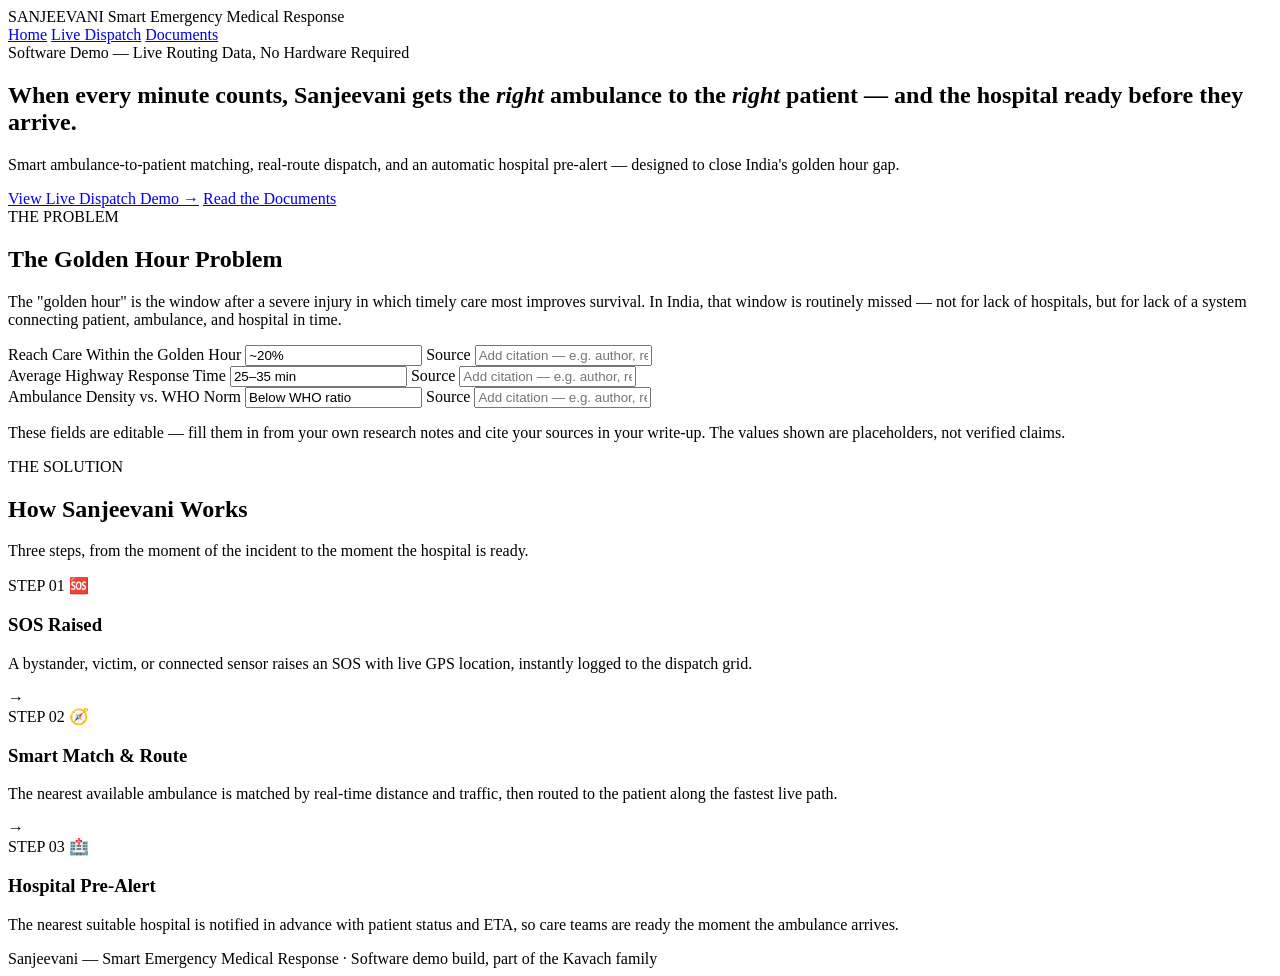
==== index.html @ 0f785356 "Add main HTML structure for Sanjeevani project This HTML file serves as the main structure for the S" ====
<!DOCTYPE html>
<html lang="en">
<head>
<meta charset="UTF-8">
<meta name="viewport" content="width=device-width, initial-scale=1.0">
<title>Sanjeevani — Smart Emergency Medical Response</title>
<meta name="description" content="Sanjeevani is a smart emergency medical response system — smart ambulance-to-patient matching, routing, and hospital pre-alert, closing the golden hour gap.">
<link rel="stylesheet" href="assets/fonts/fonts.css">
<link rel="stylesheet" href="css/style.css">
</head>
<body>

  <header class="site-header">
    <div class="brand">
      <span class="brand-mark" aria-hidden="true"></span>
      <div class="brand-text">
        <span class="brand-name">SANJEEVANI</span>
        <span class="brand-sub">Smart Emergency Medical Response</span>
      </div>
    </div>
    <nav class="site-nav" aria-label="Primary">
      <a class="site-nav-link is-active" href="index.html">Home</a>
      <a class="site-nav-link" href="dispatch-demo.html">Live Dispatch</a>
      <a class="site-nav-link" href="documents.html">Documents</a>
    </nav>
  </header>

  <div class="hazard-rule" role="presentation"></div>

  <main class="page">

    <section class="hero">
      <div class="demo-mode-badge" role="note">
        <span class="demo-mode-dot" aria-hidden="true"></span>
        Software Demo — Live Routing Data, No Hardware Required
      </div>
      <h1 class="hero-pitch">When every minute counts, Sanjeevani gets the <em>right</em> ambulance to the <em>right</em> patient — and the hospital ready before they arrive.</h1>
      <p class="hero-sub">Smart ambulance-to-patient matching, real-route dispatch, and an automatic hospital pre-alert — designed to close India's golden hour gap.</p>
      <div class="hero-actions">
        <a class="btn-primary" href="dispatch-demo.html">View Live Dispatch Demo →</a>
        <a class="btn-ghost" href="documents.html">Read the Documents</a>
      </div>
    </section>

    <section class="golden-hour" aria-labelledby="golden-hour-title">
      <div class="section-head">
        <span class="panel-eyebrow">THE PROBLEM</span>
        <h2 class="section-title" id="golden-hour-title">The Golden Hour Problem</h2>
        <p class="section-lede">The "golden hour" is the window after a severe injury in which timely care most improves survival. In India, that window is routinely missed — not for lack of hospitals, but for lack of a system connecting patient, ambulance, and hospital in time.</p>
      </div>

      <div class="stat-panel" role="group" aria-label="Editable golden hour statistics">

        <div class="stat-card" data-tone="teal">
          <span class="stat-card-label">Reach Care Within the Golden Hour</span>
          <input class="stat-input" type="text" id="stat-golden-hour" value="~20%" aria-label="Percentage of accident victims reaching care within the golden hour">
          <span class="stat-source-label">Source</span>
          <input class="stat-source-input" type="text" id="source-golden-hour" placeholder="Add citation — e.g. author, report, year">
        </div>

        <div class="stat-card" data-tone="amber">
          <span class="stat-card-label">Average Highway Response Time</span>
          <input class="stat-input" type="text" id="stat-response-time" value="25–35 min" aria-label="Average highway ambulance response time">
          <span class="stat-source-label">Source</span>
          <input class="stat-source-input" type="text" id="source-response-time" placeholder="Add citation — e.g. author, report, year">
        </div>

        <div class="stat-card" data-tone="red">
          <span class="stat-card-label">Ambulance Density vs. WHO Norm</span>
          <input class="stat-input" type="text" id="stat-density" value="Below WHO ratio" aria-label="Ambulance density relative to WHO recommendation">
          <span class="stat-source-label">Source</span>
          <input class="stat-source-input" type="text" id="source-density" placeholder="Add citation — e.g. author, report, year">
        </div>

      </div>

      <p class="stat-panel-note">These fields are editable — fill them in from your own research notes and cite your sources in your write-up. The values shown are placeholders, not verified claims.</p>
    </section>

    <section class="how-it-works" aria-labelledby="how-it-works-title">
      <div class="section-head">
        <span class="panel-eyebrow">THE SOLUTION</span>
        <h2 class="section-title" id="how-it-works-title">How Sanjeevani Works</h2>
        <p class="section-lede">Three steps, from the moment of the incident to the moment the hospital is ready.</p>
      </div>

      <div class="step-flow">

        <article class="step-card" data-step="1">
          <span class="step-index">STEP 01</span>
          <span class="step-icon" aria-hidden="true">🆘</span>
          <h3 class="step-title">SOS Raised</h3>
          <p class="step-desc">A bystander, victim, or connected sensor raises an SOS with live GPS location, instantly logged to the dispatch grid.</p>
        </article>

        <span class="step-connector" aria-hidden="true">→</span>

        <article class="step-card" data-step="2">
          <span class="step-index">STEP 02</span>
          <span class="step-icon" aria-hidden="true">🧭</span>
          <h3 class="step-title">Smart Match & Route</h3>
          <p class="step-desc">The nearest available ambulance is matched by real-time distance and traffic, then routed to the patient along the fastest live path.</p>
        </article>

        <span class="step-connector" aria-hidden="true">→</span>

        <article class="step-card" data-step="3">
          <span class="step-index">STEP 03</span>
          <span class="step-icon" aria-hidden="true">🏥</span>
          <h3 class="step-title">Hospital Pre-Alert</h3>
          <p class="step-desc">The nearest suitable hospital is notified in advance with patient status and ETA, so care teams are ready the moment the ambulance arrives.</p>
        </article>

      </div>
    </section>

  </main>

  <footer class="site-footer">
    <span>Sanjeevani — Smart Emergency Medical Response · Software demo build, part of the Kavach family</span>
  </footer>

</body>
</html>
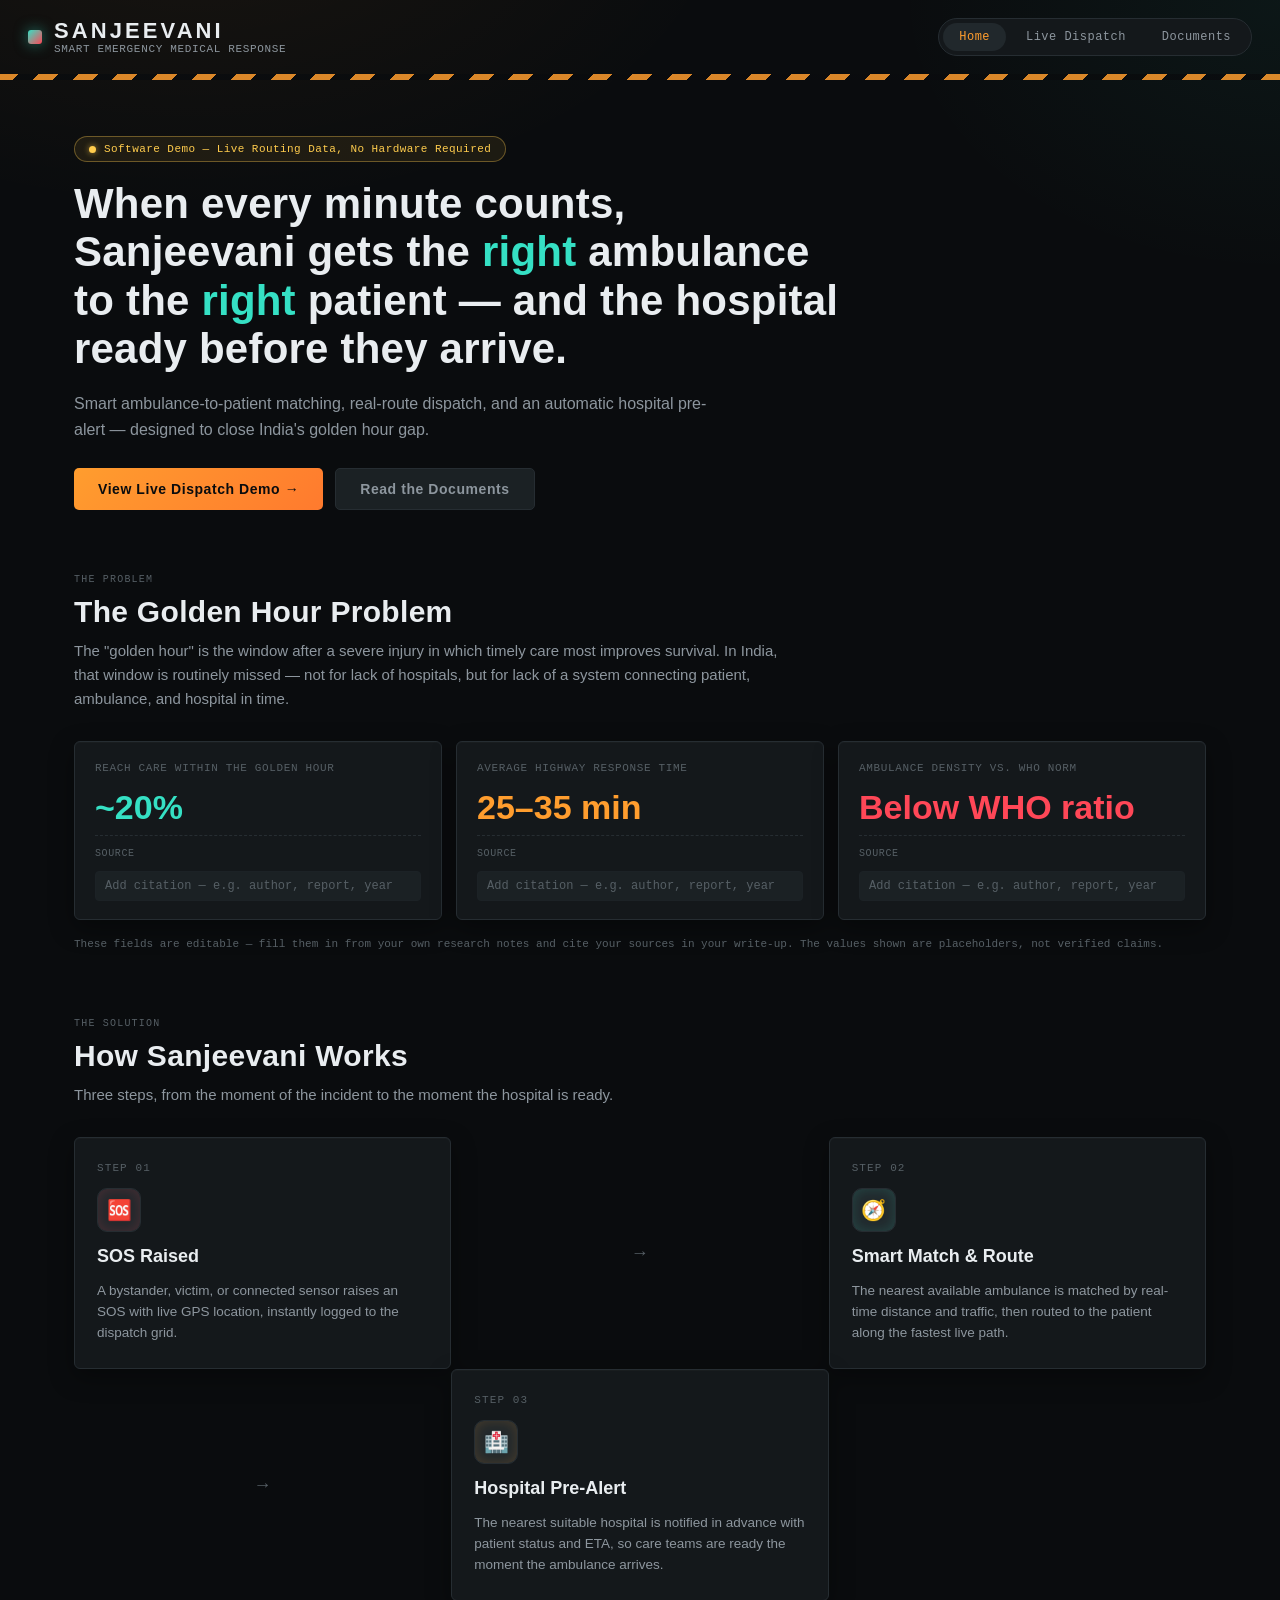
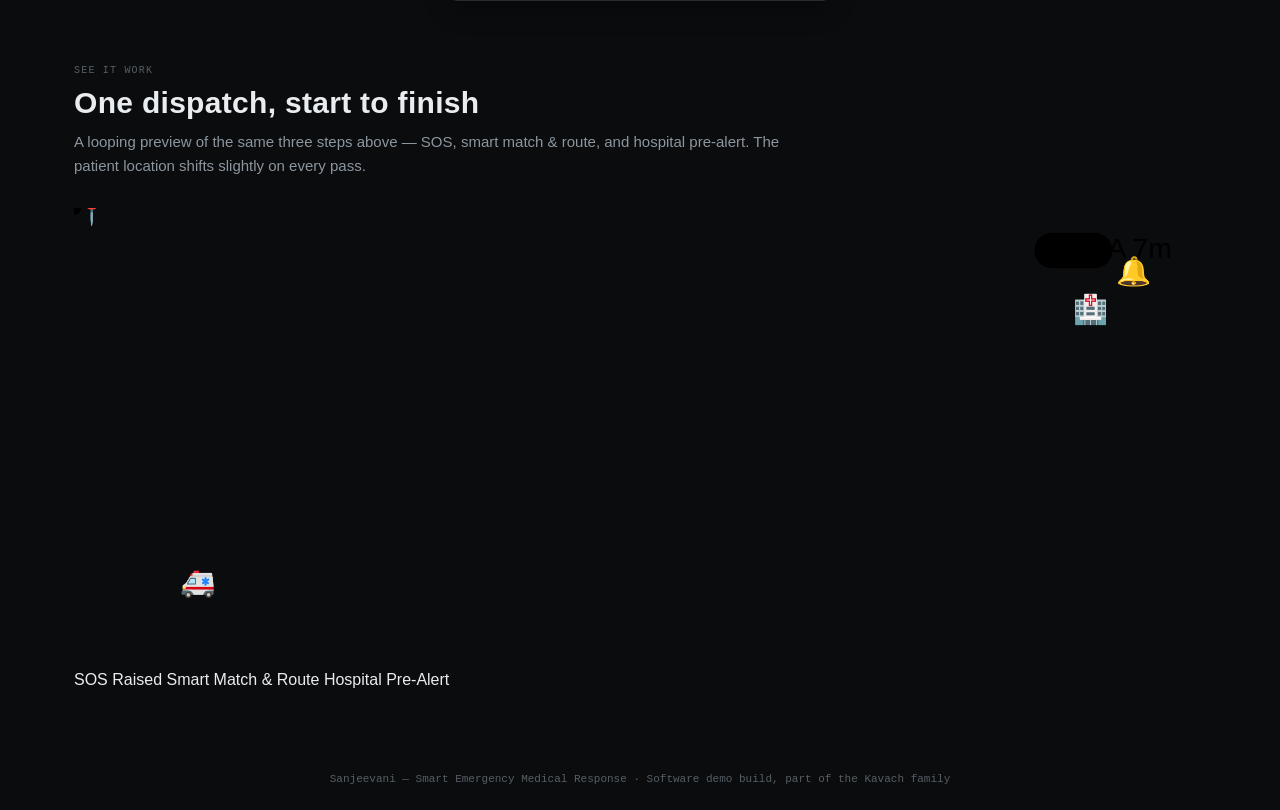
==== commit 6e229621: "Add dispatch preview section with animation Added a new section for dispatch preview with animated S" ====
--- a/index.html
+++ b/index.html
@@ -114,11 +114,54 @@
       </div>
     </section>
 
+    <section class="dispatch-preview" aria-labelledby="live-demo-heading">
+      <div class="section-head">
+        <span class="panel-eyebrow">SEE IT WORK</span>
+        <h2 class="section-title" id="live-demo-heading">One dispatch, start to finish</h2>
+        <p class="section-lede">A looping preview of the same three steps above — SOS, smart match &amp; route, and hospital pre-alert. The patient location shifts slightly on every pass.</p>
+      </div>
+      <div class="dispatch-preview-panel">
+        <svg class="dispatch-preview-svg" viewBox="0 0 640 260" xmlns="http://www.w3.org/2000/svg" role="img" aria-label="Animated diagram of an ambulance driving from base to a patient, then on to a hospital">
+          <!-- Leg 1: ambulance base -> patient -->
+          <path class="preview-route-path" id="preview-route-1"></path>
+          <path class="preview-progress-path" id="preview-progress-1"></path>
+          <!-- Leg 2: patient -> hospital -->
+          <path class="preview-route-path" id="preview-route-2"></path>
+          <path class="preview-progress-path" id="preview-progress-2"></path>
+          <!-- hospital, fixed position -->
+          <g class="preview-hospital" id="preview-hospital" transform="translate(565,55)">
+            <text class="preview-hospital-icon" x="0" y="8">🏥</text>
+            <g class="preview-eta-badge" id="preview-eta-badge" transform="translate(0,-30)">
+              <rect class="preview-eta-badge-bg" x="-22" y="-11" width="44" height="20" rx="10"></rect>
+              <text class="preview-eta-badge-text" id="preview-eta-badge-text" x="0" y="3">ETA 7m</text>
+            </g>
+            <text class="preview-notify-icon" x="24" y="-14">🔔</text>
+          </g>
+          <!-- patient pin, repositioned each loop by dispatch-preview.js -->
+          <g class="preview-patient-pin" id="preview-patient-pin">
+            <circle class="preview-pin-pulse-ring" r="4"></circle>
+            <text class="preview-pin-icon" x="0" y="7">📍</text>
+          </g>
+          <!-- ambulance, fixed base position, moved along the legs by JS -->
+          <g class="preview-ambulance" id="preview-ambulance" transform="translate(60,210)">
+            <text class="preview-ambulance-icon" x="0" y="7">🚑</text>
+          </g>
+        </svg>
+        <div class="dispatch-preview-steps" id="dispatch-preview-steps">
+          <span class="preview-step" data-step="1"><span class="preview-step-dot"></span>SOS Raised</span>
+          <span class="preview-step" data-step="2"><span class="preview-step-dot"></span>Smart Match &amp; Route</span>
+          <span class="preview-step" data-step="3"><span class="preview-step-dot"></span>Hospital Pre-Alert</span>
+        </div>
+      </div>
+    </section>
+
   </main>
 
   <footer class="site-footer">
     <span>Sanjeevani — Smart Emergency Medical Response · Software demo build, part of the Kavach family</span>
   </footer>
 
+  <script src="js/dispatch-preview.js" defer></script>
+
 </body>
 </html>
--- a/css/style.css
+++ b/css/style.css
@@ -0,0 +1,1220 @@
+/* ==========================================================================
+   Sanjeevani — Smart Emergency Medical Response
+   Built on the Kavach Design System tokens (literal — not approximated)
+   ========================================================================== */
+:root {
+  --bg: #0a0c0e;
+  --surface: #14181b;
+  --surface-2: #1b2124;
+  --surface-3: #21282c;
+  --border: #262d32;
+  --border-soft: #1c2226;
+
+  --text: #e9edf0;
+  --text-dim: #8d969e;
+  --text-faint: #565f65;
+
+  --amber: #ff9d2e;
+  --amber-dim: #7a4f1c;
+  --red: #ff4757;
+  --red-dim: #6e232b;
+  --teal: #35e0c4;
+  --teal-dim: #1c5a4e;
+  --yellow: #ffcc4d;
+
+  --font-display: 'Rajdhani', sans-serif;
+  --font-body: 'IBM Plex Sans', sans-serif;
+  --font-mono: 'IBM Plex Mono', monospace;
+
+  --radius: 6px;
+  --shadow-panel: 0 1px 0 rgba(255,255,255,0.02) inset, 0 8px 24px rgba(0,0,0,0.35);
+}
+
+* { box-sizing: border-box; }
+
+html, body {
+  margin: 0;
+  padding: 0;
+  background: var(--bg);
+  color: var(--text);
+  font-family: var(--font-body);
+  -webkit-font-smoothing: antialiased;
+}
+
+body {
+  background-image:
+    radial-gradient(ellipse 900px 500px at 15% -10%, rgba(255,157,46,0.06), transparent 60%),
+    radial-gradient(ellipse 700px 500px at 100% 0%, rgba(53,224,196,0.05), transparent 55%);
+  background-attachment: fixed;
+}
+
+h1, h2, h3 { margin: 0; font-family: var(--font-display); }
+
+p { line-height: 1.6; }
+
+/* ==========================================================================
+   Header — same structure as the rest of the Kavach family
+   ========================================================================== */
+.site-header {
+  display: flex;
+  align-items: center;
+  justify-content: space-between;
+  gap: 24px;
+  padding: 18px 28px;
+  flex-wrap: wrap;
+}
+
+.brand { display: flex; align-items: center; gap: 12px; }
+
+.brand-mark {
+  width: 14px;
+  height: 14px;
+  border-radius: 3px;
+  background: linear-gradient(135deg, var(--teal), var(--red));
+  box-shadow: 0 0 14px rgba(53,224,196,0.5);
+  flex-shrink: 0;
+}
+
+.brand-text { display: flex; flex-direction: column; line-height: 1.1; }
+
+.brand-name {
+  font-family: var(--font-display);
+  font-weight: 700;
+  font-size: 22px;
+  letter-spacing: 0.14em;
+}
+
+.brand-sub {
+  font-family: var(--font-mono);
+  font-size: 11px;
+  color: var(--text-dim);
+  letter-spacing: 0.06em;
+  text-transform: uppercase;
+}
+
+.site-nav {
+  display: flex;
+  gap: 4px;
+  background: var(--surface);
+  border: 1px solid var(--border);
+  border-radius: 20px;
+  padding: 4px;
+}
+
+.site-nav-link {
+  font-family: var(--font-mono);
+  font-size: 12px;
+  letter-spacing: 0.04em;
+  text-decoration: none;
+  color: var(--text-dim);
+  padding: 7px 16px;
+  border-radius: 16px;
+  transition: color 0.2s ease, background 0.2s ease;
+}
+.site-nav-link:hover { color: var(--text); }
+.site-nav-link.is-active {
+  background: var(--surface-3);
+  color: var(--amber);
+}
+
+/* ==========================================================================
+   Hazard rule — signature divider, directly under header, exactly as Extingo
+   ========================================================================== */
+.hazard-rule {
+  height: 6px;
+  width: 100%;
+  background: repeating-linear-gradient(
+    -45deg,
+    var(--amber) 0px,
+    var(--amber) 14px,
+    #0a0c0e 14px,
+    #0a0c0e 28px
+  );
+  opacity: 0.85;
+}
+
+/* ==========================================================================
+   Page shell
+   ========================================================================== */
+.page {
+  max-width: 1180px;
+  margin: 0 auto;
+  padding: 0 24px 64px;
+  display: flex;
+  flex-direction: column;
+  gap: 64px;
+}
+
+.panel-eyebrow {
+  font-family: var(--font-mono);
+  font-size: 10px;
+  letter-spacing: 0.12em;
+  color: var(--text-faint);
+  text-transform: uppercase;
+}
+
+.section-head {
+  display: flex;
+  flex-direction: column;
+  gap: 10px;
+  max-width: 720px;
+  margin-bottom: 30px;
+}
+
+.section-title {
+  font-size: 30px;
+  font-weight: 700;
+  letter-spacing: 0.01em;
+}
+
+.section-lede {
+  font-size: 15px;
+  color: var(--text-dim);
+  margin: 0;
+}
+
+/* ==========================================================================
+   Demo mode badge (shared Kavach component)
+   ========================================================================== */
+.demo-mode-badge {
+  align-self: flex-start;
+  display: inline-flex;
+  align-items: center;
+  gap: 8px;
+  font-family: var(--font-mono);
+  font-size: 11px;
+  letter-spacing: 0.04em;
+  color: var(--yellow);
+  background: rgba(255, 204, 77, 0.08);
+  border: 1px solid rgba(255, 204, 77, 0.35);
+  border-radius: 20px;
+  padding: 6px 14px;
+}
+
+.demo-mode-dot {
+  width: 7px;
+  height: 7px;
+  border-radius: 50%;
+  background: var(--yellow);
+  box-shadow: 0 0 6px rgba(255, 204, 77, 0.7);
+  flex-shrink: 0;
+}
+
+.demo-mode-badge--critical {
+  color: var(--red);
+  background: rgba(255, 71, 87, 0.08);
+  border-color: rgba(255, 71, 87, 0.35);
+}
+.demo-mode-badge--critical .demo-mode-dot {
+  background: var(--red);
+  box-shadow: 0 0 6px rgba(255, 71, 87, 0.7);
+}
+
+.badge-row {
+  display: flex;
+  flex-wrap: wrap;
+  gap: 10px;
+}
+
+/* ==========================================================================
+   Hero
+   ========================================================================== */
+.hero {
+  padding-top: 56px;
+  display: flex;
+  flex-direction: column;
+  align-items: flex-start;
+  gap: 18px;
+}
+
+.hero-pitch {
+  font-size: 42px;
+  font-weight: 700;
+  line-height: 1.15;
+  letter-spacing: 0.005em;
+  max-width: 780px;
+}
+
+.hero-pitch em {
+  font-style: normal;
+  color: var(--teal);
+}
+
+.hero-sub {
+  font-size: 16px;
+  color: var(--text-dim);
+  max-width: 640px;
+  margin: 0;
+}
+
+.hero-actions {
+  display: flex;
+  gap: 12px;
+  flex-wrap: wrap;
+  margin-top: 8px;
+}
+
+/* ==========================================================================
+   Buttons (shared Kavach button component)
+   ========================================================================== */
+.btn-primary,
+.btn-ghost {
+  all: unset;
+  cursor: pointer;
+  display: inline-flex;
+  align-items: center;
+  gap: 8px;
+  font-family: var(--font-display);
+  font-weight: 600;
+  font-size: 14px;
+  letter-spacing: 0.04em;
+  padding: 12px 24px;
+  border-radius: 5px;
+  text-align: center;
+  box-sizing: border-box;
+}
+
+.btn-primary {
+  background: linear-gradient(135deg, var(--amber), #ff7a2e);
+  color: #0a0c0e;
+}
+.btn-primary:hover { filter: brightness(1.08); }
+.btn-primary:focus-visible { outline: 2px solid var(--text); outline-offset: 2px; }
+
+.btn-ghost {
+  background: var(--surface-2);
+  border: 1px solid var(--border);
+  color: var(--text-dim);
+}
+.btn-ghost:hover { border-color: var(--text-dim); color: var(--text); }
+.btn-ghost:focus-visible { outline: 2px solid var(--teal); outline-offset: 2px; }
+
+/* ==========================================================================
+   Golden Hour Problem — stat panel
+   ========================================================================== */
+.golden-hour {
+  display: flex;
+  flex-direction: column;
+}
+
+.stat-panel {
+  display: grid;
+  grid-template-columns: repeat(auto-fit, minmax(220px, 1fr));
+  gap: 14px;
+}
+
+.stat-card {
+  background: var(--surface);
+  border: 1px solid var(--border);
+  border-radius: var(--radius);
+  padding: 20px 20px 18px;
+  box-shadow: var(--shadow-panel);
+  display: flex;
+  flex-direction: column;
+  gap: 12px;
+}
+
+.stat-card-label {
+  font-family: var(--font-mono);
+  font-size: 11px;
+  color: var(--text-faint);
+  text-transform: uppercase;
+  letter-spacing: 0.06em;
+}
+
+.stat-input {
+  all: unset;
+  box-sizing: border-box;
+  width: 100%;
+  font-family: var(--font-display);
+  font-weight: 700;
+  font-size: 34px;
+  color: var(--teal);
+  background: transparent;
+  border-bottom: 1px dashed var(--border);
+  padding: 2px 0 8px;
+}
+.stat-input:focus {
+  border-bottom-color: var(--teal);
+}
+.stat-input::placeholder { color: var(--text-faint); }
+
+.stat-card[data-tone="amber"] .stat-input { color: var(--amber); }
+.stat-card[data-tone="red"] .stat-input { color: var(--red); }
+
+.stat-source-label {
+  font-family: var(--font-mono);
+  font-size: 10px;
+  color: var(--text-faint);
+  text-transform: uppercase;
+  letter-spacing: 0.06em;
+}
+
+.stat-source-input {
+  all: unset;
+  box-sizing: border-box;
+  width: 100%;
+  font-family: var(--font-mono);
+  font-size: 12px;
+  color: var(--text-dim);
+  background: var(--surface-2);
+  border: 1px solid var(--border-soft);
+  border-radius: 4px;
+  padding: 7px 9px;
+}
+.stat-source-input:focus {
+  outline: 2px solid var(--teal);
+  outline-offset: 1px;
+  border-color: var(--teal);
+}
+.stat-source-input::placeholder { color: var(--text-faint); }
+
+.stat-panel-note {
+  margin: 16px 0 0;
+  font-family: var(--font-mono);
+  font-size: 11px;
+  color: var(--text-faint);
+  line-height: 1.6;
+}
+
+/* ==========================================================================
+   How Sanjeevani Works — 3-step flow
+   ========================================================================== */
+.step-flow {
+  display: grid;
+  grid-template-columns: repeat(3, 1fr);
+  gap: 0;
+  align-items: stretch;
+}
+
+.step-card {
+  background: var(--surface);
+  border: 1px solid var(--border);
+  border-radius: var(--radius);
+  box-shadow: var(--shadow-panel);
+  padding: 24px 22px;
+  display: flex;
+  flex-direction: column;
+  gap: 14px;
+  position: relative;
+}
+
+.step-index {
+  font-family: var(--font-mono);
+  font-size: 11px;
+  color: var(--text-faint);
+  letter-spacing: 0.1em;
+}
+
+.step-icon {
+  width: 44px;
+  height: 44px;
+  border-radius: 10px;
+  background: var(--surface-3);
+  border: 1px solid var(--border);
+  display: flex;
+  align-items: center;
+  justify-content: center;
+  font-size: 20px;
+}
+
+.step-card[data-step="1"] .step-icon { color: var(--red); box-shadow: 0 0 14px rgba(255,71,87,0.18) inset; }
+.step-card[data-step="2"] .step-icon { color: var(--teal); box-shadow: 0 0 14px rgba(53,224,196,0.18) inset; }
+.step-card[data-step="3"] .step-icon { color: var(--amber); box-shadow: 0 0 14px rgba(255,157,46,0.18) inset; }
+
+.step-title {
+  font-size: 18px;
+  font-weight: 600;
+}
+
+.step-desc {
+  font-size: 13.5px;
+  color: var(--text-dim);
+  margin: 0;
+  line-height: 1.55;
+}
+
+.step-connector {
+  display: flex;
+  align-items: center;
+  justify-content: center;
+  color: var(--text-faint);
+  font-family: var(--font-mono);
+  font-size: 18px;
+  padding: 0 4px;
+}
+
+/* ==========================================================================
+   Dashboard-style page shell (dispatch demo, etc.) — same rhythm as Extingo
+   ========================================================================== */
+.dashboard {
+  max-width: 1180px;
+  margin: 0 auto;
+  padding: 28px 24px 64px;
+  display: flex;
+  flex-direction: column;
+  gap: 22px;
+}
+
+.header-meta { display: flex; gap: 28px; flex-wrap: wrap; }
+
+.meta-item { display: flex; flex-direction: column; gap: 2px; }
+
+.meta-label {
+  font-family: var(--font-mono);
+  font-size: 10px;
+  text-transform: uppercase;
+  letter-spacing: 0.08em;
+  color: var(--text-faint);
+}
+
+.meta-value {
+  font-family: var(--font-mono);
+  font-size: 14px;
+  color: var(--text);
+  font-weight: 500;
+}
+
+.panel-title {
+  font-size: 19px;
+  font-weight: 600;
+  letter-spacing: 0.02em;
+}
+
+.panel-note {
+  font-family: var(--font-mono);
+  font-size: 11px;
+  color: var(--text-faint);
+}
+
+.panel-head {
+  display: flex;
+  align-items: baseline;
+  gap: 10px;
+  margin-bottom: 14px;
+  flex-wrap: wrap;
+}
+.panel-head .panel-title { margin-right: auto; }
+
+/* ==========================================================================
+   Status banner
+   ========================================================================== */
+.status-banner {
+  display: flex;
+  align-items: center;
+  gap: 16px;
+  padding: 16px 20px;
+  border-radius: var(--radius);
+  border: 1px solid var(--border);
+  background: var(--surface);
+  box-shadow: var(--shadow-panel);
+  transition: background 0.4s ease, border-color 0.4s ease;
+}
+
+.status-led {
+  width: 12px;
+  height: 12px;
+  border-radius: 50%;
+  background: var(--teal);
+  box-shadow: 0 0 10px var(--teal);
+  flex-shrink: 0;
+}
+
+.status-copy { display: flex; flex-direction: column; gap: 2px; }
+
+.status-label {
+  font-family: var(--font-mono);
+  font-size: 10px;
+  color: var(--text-faint);
+  text-transform: uppercase;
+  letter-spacing: 0.08em;
+}
+
+.status-value {
+  font-family: var(--font-display);
+  font-weight: 700;
+  font-size: 22px;
+  letter-spacing: 0.06em;
+}
+
+.status-detail {
+  font-family: var(--font-mono);
+  font-size: 12px;
+  color: var(--text-dim);
+  margin-left: auto;
+  text-align: right;
+}
+
+.status-normal .status-led { background: var(--teal); box-shadow: 0 0 10px var(--teal); }
+.status-normal .status-value { color: var(--teal); }
+
+.status-warning { border-color: var(--amber-dim); }
+.status-warning .status-led { background: var(--amber); box-shadow: 0 0 10px var(--amber); }
+.status-warning .status-value { color: var(--amber); }
+
+.status-emergency {
+  border-color: var(--red);
+  background: linear-gradient(180deg, rgba(255,71,87,0.10), rgba(255,71,87,0.02));
+  animation: emergency-pulse 1.4s ease-in-out infinite;
+}
+.status-emergency .status-led { background: var(--red); box-shadow: 0 0 14px var(--red); }
+.status-emergency .status-value { color: var(--red); }
+
+@keyframes emergency-pulse {
+  0%, 100% { box-shadow: 0 0 0 rgba(255,71,87,0); }
+  50% { box-shadow: 0 0 26px rgba(255,71,87,0.28); }
+}
+
+/* ==========================================================================
+   Sensor-tile component (shared Kavach readout component)
+   ========================================================================== */
+.sensor-grid {
+  display: grid;
+  grid-template-columns: repeat(auto-fit, minmax(170px, 1fr));
+  gap: 14px;
+}
+
+.sensor-tile {
+  background: var(--surface);
+  border: 1px solid var(--border);
+  border-radius: var(--radius);
+  padding: 14px 16px;
+  display: flex;
+  flex-direction: column;
+  gap: 10px;
+  box-shadow: var(--shadow-panel);
+  transition: border-color 0.3s ease;
+}
+
+.sensor-tile[data-state="warning"] { border-color: var(--amber-dim); }
+.sensor-tile[data-state="emergency"] { border-color: var(--red); }
+.sensor-tile[data-state="active"] { border-color: var(--teal-dim); }
+
+.tile-head { display: flex; align-items: center; gap: 8px; }
+
+.tile-icon {
+  width: 14px;
+  height: 14px;
+  border-radius: 3px;
+  background: var(--surface-3);
+  flex-shrink: 0;
+}
+.tile-icon-ambulance { background: var(--red); box-shadow: 0 0 8px rgba(255,71,87,0.4); }
+.tile-icon-hospital { background: var(--amber); box-shadow: 0 0 8px rgba(255,157,46,0.4); }
+
+.tile-title {
+  font-size: 14px;
+  font-weight: 600;
+  flex: 1;
+}
+
+.tile-tag {
+  font-family: var(--font-mono);
+  font-size: 9px;
+  color: var(--text-faint);
+  border: 1px solid var(--border);
+  border-radius: 3px;
+  padding: 1px 5px;
+  letter-spacing: 0.06em;
+}
+
+.tile-body {
+  display: flex;
+  align-items: baseline;
+  gap: 5px;
+  font-family: var(--font-mono);
+}
+
+.tile-value {
+  font-size: 26px;
+  font-weight: 600;
+  color: var(--text);
+}
+.tile-value.is-active { color: var(--teal); }
+
+.tile-unit { font-size: 12px; color: var(--text-faint); }
+
+.tile-trend { margin-left: auto; font-size: 14px; color: var(--text-faint); }
+.tile-trend[data-trend="down"] { color: var(--teal); }
+.tile-trend[data-trend="up"] { color: var(--amber); }
+
+.tile-foot { border-top: 1px solid var(--border-soft); padding-top: 8px; }
+
+.tile-state {
+  font-family: var(--font-mono);
+  font-size: 11px;
+  color: var(--text-dim);
+}
+
+/* ==========================================================================
+   Log panel
+   ========================================================================== */
+.log-panel {
+  background: var(--surface);
+  border: 1px solid var(--border);
+  border-radius: var(--radius);
+  padding: 4px 18px 12px;
+  box-shadow: var(--shadow-panel);
+}
+
+.log-toggle {
+  all: unset;
+  display: flex;
+  align-items: center;
+  gap: 10px;
+  width: 100%;
+  cursor: pointer;
+  padding: 12px 0;
+  box-sizing: border-box;
+}
+.log-toggle .panel-title { margin-right: auto; }
+.log-toggle-icon { color: var(--text-faint); transition: transform 0.25s ease; }
+.log-toggle[aria-expanded="false"] .log-toggle-icon { transform: rotate(-90deg); }
+.log-toggle[aria-expanded="false"] + .log-list { display: none; }
+
+.log-list {
+  list-style: none;
+  margin: 4px 0 0;
+  padding: 0;
+  display: flex;
+  flex-direction: column;
+  gap: 6px;
+}
+
+.log-list li {
+  display: flex;
+  gap: 10px;
+  font-family: var(--font-mono);
+  font-size: 12px;
+  padding: 8px 10px;
+  border-radius: 4px;
+  background: var(--surface-2);
+  border-left: 2px solid var(--border);
+  color: var(--text-dim);
+}
+
+.log-list li .log-time { color: var(--text-faint); flex-shrink: 0; }
+.log-list li.log-warning { border-left-color: var(--amber); color: var(--text); }
+.log-list li.log-emergency { border-left-color: var(--red); color: var(--text); }
+.log-list li.log-normal { border-left-color: var(--teal); }
+.log-list li.log-info { border-left-color: var(--border); }
+
+.log-empty { color: var(--text-faint); font-style: normal; padding: 10px; }
+
+/* ==========================================================================
+   Input panel (shared control-panel component)
+   ========================================================================== */
+.input-panel {
+  background: var(--surface);
+  border: 1px solid var(--border);
+  border-radius: var(--radius);
+  padding: 20px 22px 22px;
+  box-shadow: var(--shadow-panel);
+}
+
+.input-grid {
+  display: grid;
+  grid-template-columns: repeat(auto-fit, minmax(160px, 1fr));
+  gap: 16px;
+}
+
+.input-field { display: flex; flex-direction: column; gap: 6px; }
+
+.input-field label {
+  font-family: var(--font-mono);
+  font-size: 11px;
+  color: var(--text-dim);
+  text-transform: uppercase;
+  letter-spacing: 0.05em;
+}
+
+.input-field input[type="text"],
+.input-field select {
+  background: var(--surface-2);
+  border: 1px solid var(--border);
+  border-radius: 4px;
+  color: var(--text);
+  font-family: var(--font-mono);
+  font-size: 14px;
+  padding: 9px 10px;
+  width: 100%;
+}
+.input-field input[type="text"]:focus,
+.input-field select:focus {
+  outline: 2px solid var(--teal);
+  outline-offset: 1px;
+  border-color: var(--teal);
+}
+
+.input-hint {
+  margin: 14px 0 0;
+  font-size: 12px;
+  color: var(--text-faint);
+  line-height: 1.5;
+}
+
+.input-actions {
+  display: flex;
+  gap: 12px;
+  margin-top: 20px;
+  flex-wrap: wrap;
+}
+
+.submit-btn, .reset-btn, .resolve-btn {
+  all: unset;
+  cursor: pointer;
+  font-family: var(--font-display);
+  font-weight: 600;
+  font-size: 14px;
+  letter-spacing: 0.04em;
+  padding: 11px 22px;
+  border-radius: 5px;
+  text-align: center;
+}
+
+.submit-btn {
+  background: linear-gradient(135deg, var(--amber), #ff7a2e);
+  color: #0a0c0e;
+}
+.submit-btn:hover { filter: brightness(1.08); }
+.submit-btn:focus-visible { outline: 2px solid var(--text); outline-offset: 2px; }
+.submit-btn:disabled { opacity: 0.5; cursor: not-allowed; filter: none; }
+
+.reset-btn {
+  background: var(--surface-2);
+  border: 1px solid var(--border);
+  color: var(--text-dim);
+}
+.reset-btn:hover { border-color: var(--text-dim); color: var(--text); }
+.reset-btn:focus-visible { outline: 2px solid var(--text); outline-offset: 2px; }
+
+.resolve-btn {
+  background: linear-gradient(135deg, var(--teal), #1fb39c);
+  color: #0a0c0e;
+}
+.resolve-btn:hover { filter: brightness(1.08); }
+.resolve-btn:focus-visible { outline: 2px solid var(--text); outline-offset: 2px; }
+
+/* ==========================================================================
+   Documents page
+   ========================================================================== */
+.page-intro {
+  display: flex;
+  flex-direction: column;
+  gap: 4px;
+  margin-bottom: 4px;
+}
+.page-intro .panel-title { font-size: 24px; }
+.page-intro-note {
+  font-family: var(--font-mono);
+  font-size: 12px;
+  color: var(--text-faint);
+}
+
+.doc-grid {
+  display: grid;
+  grid-template-columns: repeat(auto-fit, minmax(280px, 1fr));
+  gap: 18px;
+}
+
+.doc-card {
+  background: var(--surface);
+  border: 1px solid var(--border);
+  border-radius: var(--radius);
+  box-shadow: var(--shadow-panel);
+  display: flex;
+  flex-direction: column;
+  overflow: hidden;
+}
+
+.doc-card-head {
+  padding: 16px 18px 12px;
+  display: flex;
+  flex-direction: column;
+  gap: 4px;
+}
+
+.doc-card-eyebrow {
+  font-family: var(--font-mono);
+  font-size: 10px;
+  letter-spacing: 0.1em;
+  text-transform: uppercase;
+  color: var(--amber);
+}
+
+.doc-card-title {
+  font-family: var(--font-display);
+  font-size: 19px;
+  font-weight: 600;
+}
+
+.doc-card-desc {
+  font-size: 13px;
+  color: var(--text-dim);
+  line-height: 1.4;
+  margin: 2px 0 0;
+}
+
+.doc-preview-wrap {
+  position: relative;
+  height: 220px;
+  background: var(--surface-2);
+  border-top: 1px solid var(--border-soft);
+  border-bottom: 1px solid var(--border-soft);
+}
+
+.doc-preview-wrap iframe,
+.doc-preview-wrap video {
+  width: 100%;
+  height: 100%;
+  border: 0;
+  display: block;
+  background: #0d1011;
+}
+
+.doc-preview-fallback {
+  position: absolute;
+  inset: 0;
+  display: flex;
+  align-items: center;
+  justify-content: center;
+  flex-direction: column;
+  gap: 6px;
+  padding: 16px;
+  text-align: center;
+  font-family: var(--font-mono);
+  font-size: 11px;
+  color: var(--text-faint);
+  pointer-events: none;
+}
+
+.doc-card-foot {
+  padding: 12px 18px 16px;
+  display: flex;
+  align-items: center;
+  gap: 12px;
+}
+
+.doc-tag {
+  font-family: var(--font-mono);
+  font-size: 10px;
+  color: var(--text-faint);
+  border: 1px solid var(--border);
+  border-radius: 3px;
+  padding: 2px 6px;
+  letter-spacing: 0.04em;
+}
+
+.doc-download {
+  margin-left: auto;
+  display: inline-flex;
+  align-items: center;
+  gap: 6px;
+  font-family: var(--font-display);
+  font-weight: 600;
+  font-size: 13px;
+  letter-spacing: 0.02em;
+  color: #0a0c0e;
+  background: linear-gradient(135deg, var(--amber), #ff7a2e);
+  text-decoration: none;
+  padding: 8px 16px;
+  border-radius: 5px;
+  transition: filter 0.2s ease;
+}
+.doc-download:hover { filter: brightness(1.08); }
+.doc-download:focus-visible { outline: 2px solid var(--text); outline-offset: 2px; }
+.doc-download-icon { font-size: 12px; }
+
+/* ==========================================================================
+   Footer
+   ========================================================================== */
+.site-footer {
+  text-align: center;
+  padding: 20px;
+  font-family: var(--font-mono);
+  font-size: 11px;
+  color: var(--text-faint);
+}
+
+/* ==========================================================================
+   Focus-visible polish
+   ========================================================================== */
+a:focus-visible,
+button:focus-visible {
+  outline: 2px solid var(--teal);
+  outline-offset: 2px;
+  border-radius: 4px;
+}
+
+/* ==========================================================================
+   Page fade-in
+   ========================================================================== */
+.site-header,
+.page {
+  animation: page-fade-in 0.4s ease both;
+}
+@keyframes page-fade-in {
+  from { opacity: 0; transform: translateY(6px); }
+  to   { opacity: 1; transform: translateY(0); }
+}
+
+/* ==========================================================================
+   Responsive
+   ========================================================================== */
+@media (max-width: 860px) {
+  .hero-pitch { font-size: 32px; }
+  .step-flow { grid-template-columns: 1fr; }
+  .step-connector { transform: rotate(90deg); padding: 4px 0; }
+}
+
+@media (max-width: 600px) {
+  .site-header { padding: 16px 18px; }
+  .page { padding: 0 18px 48px; }
+}
+
+/* ==========================================================================
+   Reduced motion
+   ========================================================================== */
+@media (prefers-reduced-motion: reduce) {
+  .site-header, .page { animation: none; }
+}
+
+
+/* ==========================================================================
+   Dispatch demo — map + routing layout
+   ========================================================================== */
+.dispatch-layout {
+  display: grid;
+  grid-template-columns: 1.4fr 1fr;
+  gap: 14px;
+  align-items: start;
+}
+
+.map-panel,
+.route-panel,
+.prealert-panel {
+  background: var(--surface);
+  border: 1px solid var(--border);
+  border-radius: var(--radius);
+  padding: 16px 18px 18px;
+  box-shadow: var(--shadow-panel);
+}
+
+.map-canvas-wrap {
+  position: relative;
+  height: 420px;
+  border-radius: 4px;
+  overflow: hidden;
+  border: 1px solid var(--border-soft);
+  background: var(--surface-2);
+}
+
+#map { position: absolute; inset: 0; width: 100%; height: 100%; }
+
+.map-fallback {
+  position: absolute;
+  inset: 0;
+  display: none;
+  flex-direction: column;
+  align-items: center;
+  justify-content: center;
+  gap: 12px;
+  padding: 20px;
+  text-align: center;
+}
+.map-fallback.is-visible { display: flex; }
+
+.map-fallback-label {
+  font-family: var(--font-mono);
+  font-size: 11px;
+  color: var(--text-faint);
+  max-width: 340px;
+}
+
+.map-fallback-list {
+  list-style: none;
+  margin: 0;
+  padding: 0;
+  display: flex;
+  flex-direction: column;
+  gap: 6px;
+  width: 100%;
+  max-width: 360px;
+}
+
+.map-fallback-list li {
+  display: flex;
+  align-items: center;
+  gap: 8px;
+  font-family: var(--font-mono);
+  font-size: 12px;
+  color: var(--text-dim);
+  background: var(--surface);
+  border: 1px solid var(--border-soft);
+  border-radius: 4px;
+  padding: 8px 10px;
+  text-align: left;
+}
+.map-fallback-list li[data-role="patient"] { border-left: 2px solid var(--red); }
+.map-fallback-list li[data-role="ambulance-dispatched"] { border-left: 2px solid var(--teal); }
+.map-fallback-list li[data-role="ambulance"] { border-left: 2px solid var(--border); color: var(--text-faint); }
+.map-fallback-list li[data-role="hospital-chosen"] { border-left: 2px solid var(--amber); }
+.map-fallback-list li[data-role="hospital"] { border-left: 2px solid var(--border); color: var(--text-faint); }
+
+.map-fallback-empty {
+  font-family: var(--font-mono);
+  font-size: 12px;
+  color: var(--text-faint);
+}
+
+/* Leaflet marker icons */
+.marker-icon {
+  font-size: 20px;
+  line-height: 1;
+  filter: drop-shadow(0 2px 4px rgba(0,0,0,0.5));
+}
+.marker-icon-ambulance { opacity: 0.55; }
+.marker-icon-ambulance.is-dispatched { opacity: 1; animation: marker-pulse 1.2s ease-in-out infinite; }
+.marker-icon-hospital { opacity: 0.55; }
+.marker-icon-hospital.is-chosen { opacity: 1; }
+.marker-icon-patient { opacity: 1; }
+
+@keyframes marker-pulse {
+  0%, 100% { transform: scale(1); }
+  50% { transform: scale(1.18); }
+}
+
+.ext-marker-tooltip {
+  font-family: var(--font-mono) !important;
+  font-size: 11px !important;
+  background: var(--surface-2) !important;
+  color: var(--text) !important;
+  border: 1px solid var(--border) !important;
+  border-radius: 4px !important;
+}
+
+/* ==========================================================================
+   Route / leg panel
+   ========================================================================== */
+.route-leg {
+  margin-bottom: 20px;
+}
+.route-leg:last-child { margin-bottom: 0; }
+
+.route-leg-head {
+  display: flex;
+  align-items: center;
+  gap: 8px;
+  margin-bottom: 10px;
+}
+
+.route-leg-index {
+  font-family: var(--font-mono);
+  font-size: 10px;
+  color: var(--text-faint);
+  border: 1px solid var(--border);
+  border-radius: 3px;
+  padding: 1px 6px;
+  letter-spacing: 0.06em;
+}
+
+.route-leg-title {
+  font-size: 13.5px;
+  font-weight: 600;
+  color: var(--text);
+}
+
+.route-leg-tiles {
+  display: grid;
+  grid-template-columns: 1fr 1fr;
+  gap: 10px;
+}
+
+.route-leg-note {
+  margin: 10px 0 0;
+  font-family: var(--font-mono);
+  font-size: 11px;
+  color: var(--text-faint);
+  line-height: 1.5;
+}
+
+/* ==========================================================================
+   Report Emergency form
+   ========================================================================== */
+.report-form-note {
+  margin: 0 0 14px;
+  font-size: 12px;
+  color: var(--text-faint);
+  line-height: 1.5;
+}
+
+/* ==========================================================================
+   Hospital pre-alert panel
+   ========================================================================== */
+.prealert-panel {
+  border-color: var(--amber-dim);
+  display: none;
+}
+.prealert-panel.is-visible { display: block; }
+
+.prealert-head {
+  display: flex;
+  align-items: center;
+  gap: 10px;
+  margin-bottom: 12px;
+}
+
+.prealert-icon {
+  width: 34px;
+  height: 34px;
+  border-radius: 8px;
+  background: rgba(255,157,46,0.1);
+  border: 1px solid var(--amber-dim);
+  display: flex;
+  align-items: center;
+  justify-content: center;
+  font-size: 17px;
+  flex-shrink: 0;
+}
+
+.prealert-title-wrap { display: flex; flex-direction: column; gap: 1px; }
+
+.prealert-title {
+  font-family: var(--font-display);
+  font-weight: 700;
+  font-size: 17px;
+  color: var(--amber);
+}
+
+.prealert-meta {
+  font-family: var(--font-mono);
+  font-size: 11px;
+  color: var(--text-faint);
+}
+
+.prealert-message {
+  background: var(--surface-2);
+  border: 1px solid var(--border-soft);
+  border-radius: 6px;
+  padding: 14px 16px;
+  font-family: var(--font-mono);
+  font-size: 13px;
+  color: var(--text-dim);
+  line-height: 1.6;
+  white-space: pre-line;
+}
+
+.prealert-message strong { color: var(--text); }
+
+/* ==========================================================================
+   Responsive
+   ========================================================================== */
+@media (max-width: 900px) {
+  .dispatch-layout { grid-template-columns: 1fr; }
+  .map-canvas-wrap { height: 320px; }
+  .route-leg-tiles { grid-template-columns: 1fr 1fr; }
+}
+
+@media (prefers-reduced-motion: reduce) {
+  .marker-icon-ambulance.is-dispatched { animation: none; }
+}
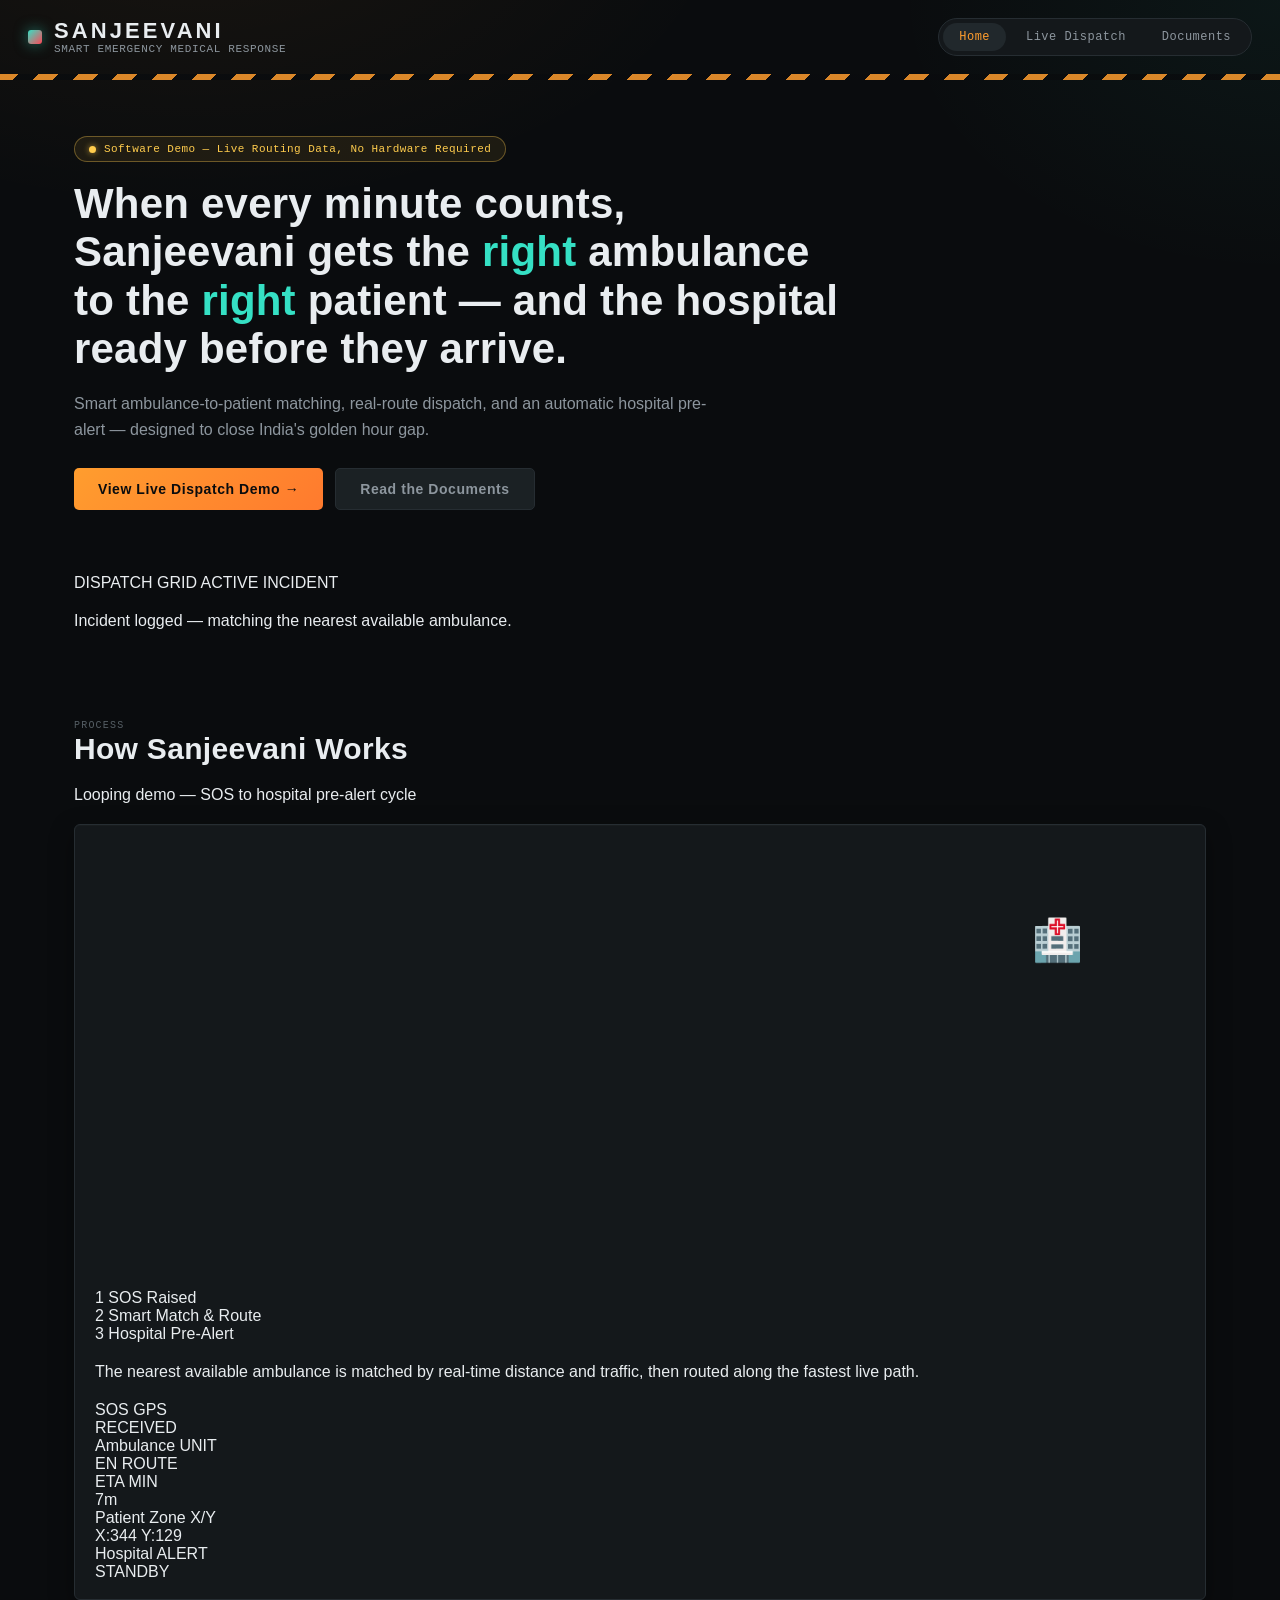
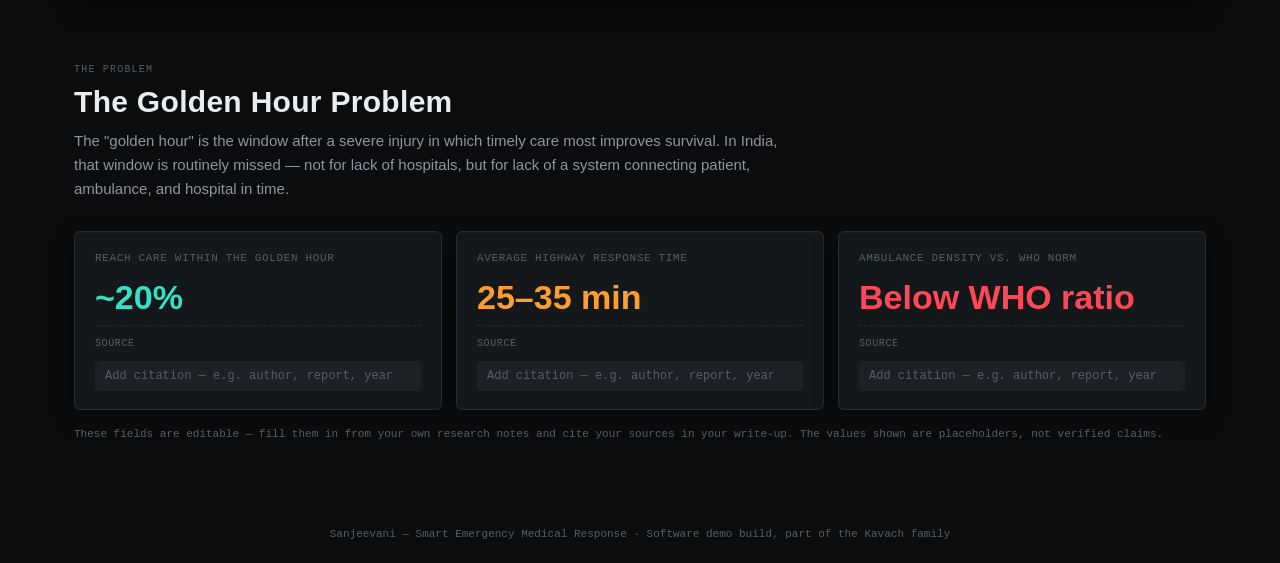
==== commit 42e29b83: "Refactor golden hour section and dispatch preview" ====
--- a/index.html
+++ b/index.html
@@ -42,84 +42,26 @@
       </div>
     </section>
 
-    <section class="golden-hour" aria-labelledby="golden-hour-title">
-      <div class="section-head">
-        <span class="panel-eyebrow">THE PROBLEM</span>
-        <h2 class="section-title" id="golden-hour-title">The Golden Hour Problem</h2>
-        <p class="section-lede">The "golden hour" is the window after a severe injury in which timely care most improves survival. In India, that window is routinely missed — not for lack of hospitals, but for lack of a system connecting patient, ambulance, and hospital in time.</p>
-      </div>
-
-      <div class="stat-panel" role="group" aria-label="Editable golden hour statistics">
-
-        <div class="stat-card" data-tone="teal">
-          <span class="stat-card-label">Reach Care Within the Golden Hour</span>
-          <input class="stat-input" type="text" id="stat-golden-hour" value="~20%" aria-label="Percentage of accident victims reaching care within the golden hour">
-          <span class="stat-source-label">Source</span>
-          <input class="stat-source-input" type="text" id="source-golden-hour" placeholder="Add citation — e.g. author, report, year">
-        </div>
-
-        <div class="stat-card" data-tone="amber">
-          <span class="stat-card-label">Average Highway Response Time</span>
-          <input class="stat-input" type="text" id="stat-response-time" value="25–35 min" aria-label="Average highway ambulance response time">
-          <span class="stat-source-label">Source</span>
-          <input class="stat-source-input" type="text" id="source-response-time" placeholder="Add citation — e.g. author, report, year">
-        </div>
-
-        <div class="stat-card" data-tone="red">
-          <span class="stat-card-label">Ambulance Density vs. WHO Norm</span>
-          <input class="stat-input" type="text" id="stat-density" value="Below WHO ratio" aria-label="Ambulance density relative to WHO recommendation">
-          <span class="stat-source-label">Source</span>
-          <input class="stat-source-input" type="text" id="source-density" placeholder="Add citation — e.g. author, report, year">
-        </div>
-
-      </div>
-
-      <p class="stat-panel-note">These fields are editable — fill them in from your own research notes and cite your sources in your write-up. The values shown are placeholders, not verified claims.</p>
-    </section>
-
-    <section class="how-it-works" aria-labelledby="how-it-works-title">
-      <div class="section-head">
-        <span class="panel-eyebrow">THE SOLUTION</span>
-        <h2 class="section-title" id="how-it-works-title">How Sanjeevani Works</h2>
-        <p class="section-lede">Three steps, from the moment of the incident to the moment the hospital is ready.</p>
-      </div>
-
-      <div class="step-flow">
-
-        <article class="step-card" data-step="1">
-          <span class="step-index">STEP 01</span>
-          <span class="step-icon" aria-hidden="true">🆘</span>
-          <h3 class="step-title">SOS Raised</h3>
-          <p class="step-desc">A bystander, victim, or connected sensor raises an SOS with live GPS location, instantly logged to the dispatch grid.</p>
-        </article>
-
-        <span class="step-connector" aria-hidden="true">→</span>
-
-        <article class="step-card" data-step="2">
-          <span class="step-index">STEP 02</span>
-          <span class="step-icon" aria-hidden="true">🧭</span>
-          <h3 class="step-title">Smart Match & Route</h3>
-          <p class="step-desc">The nearest available ambulance is matched by real-time distance and traffic, then routed to the patient along the fastest live path.</p>
-        </article>
-
-        <span class="step-connector" aria-hidden="true">→</span>
-
-        <article class="step-card" data-step="3">
-          <span class="step-index">STEP 03</span>
-          <span class="step-icon" aria-hidden="true">🏥</span>
-          <h3 class="step-title">Hospital Pre-Alert</h3>
-          <p class="step-desc">The nearest suitable hospital is notified in advance with patient status and ETA, so care teams are ready the moment the ambulance arrives.</p>
-        </article>
-
-      </div>
-    </section>
-
-    <section class="dispatch-preview" aria-labelledby="live-demo-heading">
-      <div class="section-head">
-        <span class="panel-eyebrow">SEE IT WORK</span>
-        <h2 class="section-title" id="live-demo-heading">One dispatch, start to finish</h2>
-        <p class="section-lede">A looping preview of the same three steps above — SOS, smart match &amp; route, and hospital pre-alert. The patient location shifts slightly on every pass.</p>
-      </div>
+    <div class="status-bar" role="status">
+      <div class="status-bar-main">
+        <span class="status-bar-dot" id="status-bar-dot" aria-hidden="true"></span>
+        <div class="status-bar-text">
+          <span class="status-bar-label">DISPATCH GRID</span>
+          <span class="status-bar-value" id="status-bar-value">STANDBY</span>
+        </div>
+      </div>
+      <p class="status-bar-note" id="status-bar-note">Demo grid idle — watching for the next simulated SOS below.</p>
+    </div>
+
+    <section class="dispatch-preview" id="dispatch-preview" aria-labelledby="live-demo-heading">
+      <div class="dispatch-preview-head">
+        <div>
+          <span class="panel-eyebrow">PROCESS</span>
+          <h2 class="section-title" id="live-demo-heading">How Sanjeevani Works</h2>
+        </div>
+        <p class="dispatch-preview-note">Looping demo — SOS to hospital pre-alert cycle</p>
+      </div>
+
       <div class="dispatch-preview-panel">
         <svg class="dispatch-preview-svg" viewBox="0 0 640 260" xmlns="http://www.w3.org/2000/svg" role="img" aria-label="Animated diagram of an ambulance driving from base to a patient, then on to a hospital">
           <!-- Leg 1: ambulance base -> patient -->
@@ -147,12 +89,113 @@
             <text class="preview-ambulance-icon" x="0" y="7">🚑</text>
           </g>
         </svg>
-        <div class="dispatch-preview-steps" id="dispatch-preview-steps">
-          <span class="preview-step" data-step="1"><span class="preview-step-dot"></span>SOS Raised</span>
-          <span class="preview-step" data-step="2"><span class="preview-step-dot"></span>Smart Match &amp; Route</span>
-          <span class="preview-step" data-step="3"><span class="preview-step-dot"></span>Hospital Pre-Alert</span>
-        </div>
-      </div>
+
+        <div class="dispatch-stepper" id="dispatch-stepper">
+          <div class="stepper-items">
+            <div class="stepper-item" data-step="1">
+              <span class="stepper-index">1</span>
+              <span class="stepper-label">SOS Raised</span>
+            </div>
+            <div class="stepper-item" data-step="2">
+              <span class="stepper-index">2</span>
+              <span class="stepper-label">Smart Match &amp; Route</span>
+            </div>
+            <div class="stepper-item" data-step="3">
+              <span class="stepper-index">3</span>
+              <span class="stepper-label">Hospital Pre-Alert</span>
+            </div>
+          </div>
+          <div class="stepper-track">
+            <div class="stepper-track-fill" id="stepper-track-fill"></div>
+          </div>
+        </div>
+
+        <p class="dispatch-caption" id="dispatch-caption">A bystander raises an SOS with live GPS location, logged instantly to the dispatch grid.</p>
+
+        <div class="dispatch-readout" role="group" aria-label="Live dispatch readout">
+
+          <div class="readout-card" data-tone="red">
+            <div class="readout-head">
+              <span class="readout-swatch"></span>
+              <span class="readout-label">SOS</span>
+              <span class="readout-tag">GPS</span>
+            </div>
+            <div class="readout-value" id="readout-sos">STANDBY</div>
+          </div>
+
+          <div class="readout-card" data-tone="amber">
+            <div class="readout-head">
+              <span class="readout-swatch"></span>
+              <span class="readout-label">Ambulance</span>
+              <span class="readout-tag">UNIT</span>
+            </div>
+            <div class="readout-value" id="readout-ambulance">BASE</div>
+          </div>
+
+          <div class="readout-card" data-tone="teal">
+            <div class="readout-head">
+              <span class="readout-swatch"></span>
+              <span class="readout-label">ETA</span>
+              <span class="readout-tag">MIN</span>
+            </div>
+            <div class="readout-value" id="readout-eta">—</div>
+          </div>
+
+          <div class="readout-card" data-tone="grey">
+            <div class="readout-head">
+              <span class="readout-swatch"></span>
+              <span class="readout-label">Patient Zone</span>
+              <span class="readout-tag">X/Y</span>
+            </div>
+            <div class="readout-value" id="readout-zone">X:0 Y:0</div>
+          </div>
+
+          <div class="readout-card" data-tone="amber">
+            <div class="readout-head">
+              <span class="readout-swatch"></span>
+              <span class="readout-label">Hospital</span>
+              <span class="readout-tag">ALERT</span>
+            </div>
+            <div class="readout-value" id="readout-hospital">STANDBY</div>
+          </div>
+
+        </div>
+      </div>
+    </section>
+
+    <section class="golden-hour" aria-labelledby="golden-hour-title">
+      <div class="section-head">
+        <span class="panel-eyebrow">THE PROBLEM</span>
+        <h2 class="section-title" id="golden-hour-title">The Golden Hour Problem</h2>
+        <p class="section-lede">The "golden hour" is the window after a severe injury in which timely care most improves survival. In India, that window is routinely missed — not for lack of hospitals, but for lack of a system connecting patient, ambulance, and hospital in time.</p>
+      </div>
+
+      <div class="stat-panel" role="group" aria-label="Editable golden hour statistics">
+
+        <div class="stat-card" data-tone="teal">
+          <span class="stat-card-label">Reach Care Within the Golden Hour</span>
+          <input class="stat-input" type="text" id="stat-golden-hour" value="~20%" aria-label="Percentage of accident victims reaching care within the golden hour">
+          <span class="stat-source-label">Source</span>
+          <input class="stat-source-input" type="text" id="source-golden-hour" placeholder="Add citation — e.g. author, report, year">
+        </div>
+
+        <div class="stat-card" data-tone="amber">
+          <span class="stat-card-label">Average Highway Response Time</span>
+          <input class="stat-input" type="text" id="stat-response-time" value="25–35 min" aria-label="Average highway ambulance response time">
+          <span class="stat-source-label">Source</span>
+          <input class="stat-source-input" type="text" id="source-response-time" placeholder="Add citation — e.g. author, report, year">
+        </div>
+
+        <div class="stat-card" data-tone="red">
+          <span class="stat-card-label">Ambulance Density vs. WHO Norm</span>
+          <input class="stat-input" type="text" id="stat-density" value="Below WHO ratio" aria-label="Ambulance density relative to WHO recommendation">
+          <span class="stat-source-label">Source</span>
+          <input class="stat-source-input" type="text" id="source-density" placeholder="Add citation — e.g. author, report, year">
+        </div>
+
+      </div>
+
+      <p class="stat-panel-note">These fields are editable — fill them in from your own research notes and cite your sources in your write-up. The values shown are placeholders, not verified claims.</p>
     </section>
 
   </main>
--- a/css/style.css
+++ b/css/style.css
@@ -1218,3 +1218,178 @@
 @media (prefers-reduced-motion: reduce) {
   .marker-icon-ambulance.is-dispatched { animation: none; }
 }
+
+/* ==========================================================================
+   Dispatch Preview — looping schematic of SOS -> Smart Match & Route ->
+   Hospital Pre-Alert for the homepage. The real map lives on the dispatch
+   demo page; this is a lightweight SVG teaser, driven by js/dispatch-preview.js.
+   Append to css/style.css.
+   ========================================================================== */
+
+.dispatch-preview-panel {
+  background: var(--surface);
+  border: 1px solid var(--border);
+  border-radius: var(--radius);
+  box-shadow: var(--shadow-panel);
+  padding: 22px 20px 18px;
+}
+
+.dispatch-preview-svg {
+  width: 100%;
+  height: auto;
+  display: block;
+}
+
+/* faint, always-fully-visible dashed route once a leg is chosen */
+.preview-route-path {
+  fill: none;
+  stroke: var(--border);
+  stroke-width: 2;
+  stroke-linecap: round;
+  stroke-dasharray: 5 7;
+  opacity: 0;
+  transition: opacity 0.3s ease;
+}
+.preview-route-path.is-visible { opacity: 1; }
+
+/* solid teal line that grows in as the ambulance actually travels */
+.preview-progress-path {
+  fill: none;
+  stroke: var(--teal);
+  stroke-width: 2.5;
+  stroke-linecap: round;
+  filter: drop-shadow(0 0 4px rgba(53, 224, 196, 0.5));
+  opacity: 0;
+  transition: opacity 0.3s ease;
+}
+.preview-progress-path.is-visible { opacity: 1; }
+
+/* patient pin */
+.preview-patient-pin {
+  opacity: 0;
+  transform-box: fill-box;
+  transform-origin: center;
+  transition: opacity 0.35s ease, transform 0.35s ease;
+}
+.preview-patient-pin.is-visible { opacity: 1; }
+
+.preview-pin-icon { font-size: 20px; text-anchor: middle; }
+
+.preview-pin-pulse-ring {
+  fill: none;
+  stroke: var(--red);
+  stroke-width: 2;
+  opacity: 0;
+}
+.preview-patient-pin.is-pulsing .preview-pin-pulse-ring {
+  animation: preview-pin-pulse 0.7s ease-out 2;
+}
+@keyframes preview-pin-pulse {
+  0%   { opacity: 0.8; r: 4; }
+  100% { opacity: 0; r: 20; }
+}
+
+/* ambulance */
+.preview-ambulance {
+  opacity: 0;
+  transition: opacity 0.25s ease;
+}
+.preview-ambulance.is-visible { opacity: 1; }
+.preview-ambulance-icon { font-size: 20px; text-anchor: middle; }
+
+/* hospital */
+.preview-hospital-icon {
+  font-size: 24px;
+  text-anchor: middle;
+  filter: none;
+  transition: filter 0.4s ease;
+}
+.preview-hospital.is-nearing .preview-hospital-icon {
+  filter: drop-shadow(0 0 6px rgba(255, 157, 46, 0.55));
+}
+.preview-hospital.is-alert .preview-hospital-icon {
+  filter: drop-shadow(0 0 12px rgba(255, 157, 46, 0.9));
+}
+
+.preview-eta-badge {
+  opacity: 0;
+  transform: translateY(4px);
+  transition: opacity 0.3s ease, transform 0.3s ease;
+}
+.preview-hospital.is-alert .preview-eta-badge {
+  opacity: 1;
+  transform: translateY(0);
+}
+.preview-eta-badge-bg {
+  fill: var(--surface-2);
+  stroke: var(--amber);
+  stroke-width: 1;
+}
+.preview-eta-badge-text {
+  font-family: var(--font-mono);
+  font-size: 10px;
+  font-weight: 700;
+  fill: var(--amber);
+  text-anchor: middle;
+}
+
+.preview-notify-icon {
+  font-size: 16px;
+  text-anchor: middle;
+  opacity: 0;
+}
+.preview-hospital.is-alert .preview-notify-icon {
+  animation: preview-notify-pulse 0.9s ease-in-out 3;
+}
+@keyframes preview-notify-pulse {
+  0%, 100% { opacity: 0.3; transform: scale(1); }
+  50%      { opacity: 1; transform: scale(1.25); }
+}
+
+/* step indicator row */
+.dispatch-preview-steps {
+  display: flex;
+  align-items: center;
+  justify-content: center;
+  gap: 20px;
+  flex-wrap: wrap;
+  margin-top: 16px;
+  padding-top: 14px;
+  border-top: 1px solid var(--border-soft);
+}
+
+.preview-step {
+  display: inline-flex;
+  align-items: center;
+  gap: 7px;
+  font-family: var(--font-mono);
+  font-size: 11px;
+  letter-spacing: 0.04em;
+  color: var(--text-faint);
+  transition: color 0.3s ease;
+}
+.preview-step.is-active { color: var(--text); }
+
+.preview-step-dot {
+  width: 7px;
+  height: 7px;
+  border-radius: 50%;
+  background: var(--border);
+  transition: background 0.3s ease, box-shadow 0.3s ease;
+  flex-shrink: 0;
+}
+.preview-step.is-active .preview-step-dot {
+  background: var(--teal);
+  box-shadow: 0 0 6px var(--teal);
+}
+
+@media (prefers-reduced-motion: reduce) {
+  .preview-patient-pin.is-pulsing .preview-pin-pulse-ring,
+  .preview-hospital.is-alert .preview-notify-icon {
+    animation: none;
+  }
+}
+
+@media (max-width: 560px) {
+  .dispatch-preview-steps { gap: 12px; font-size: 10px; }
+}
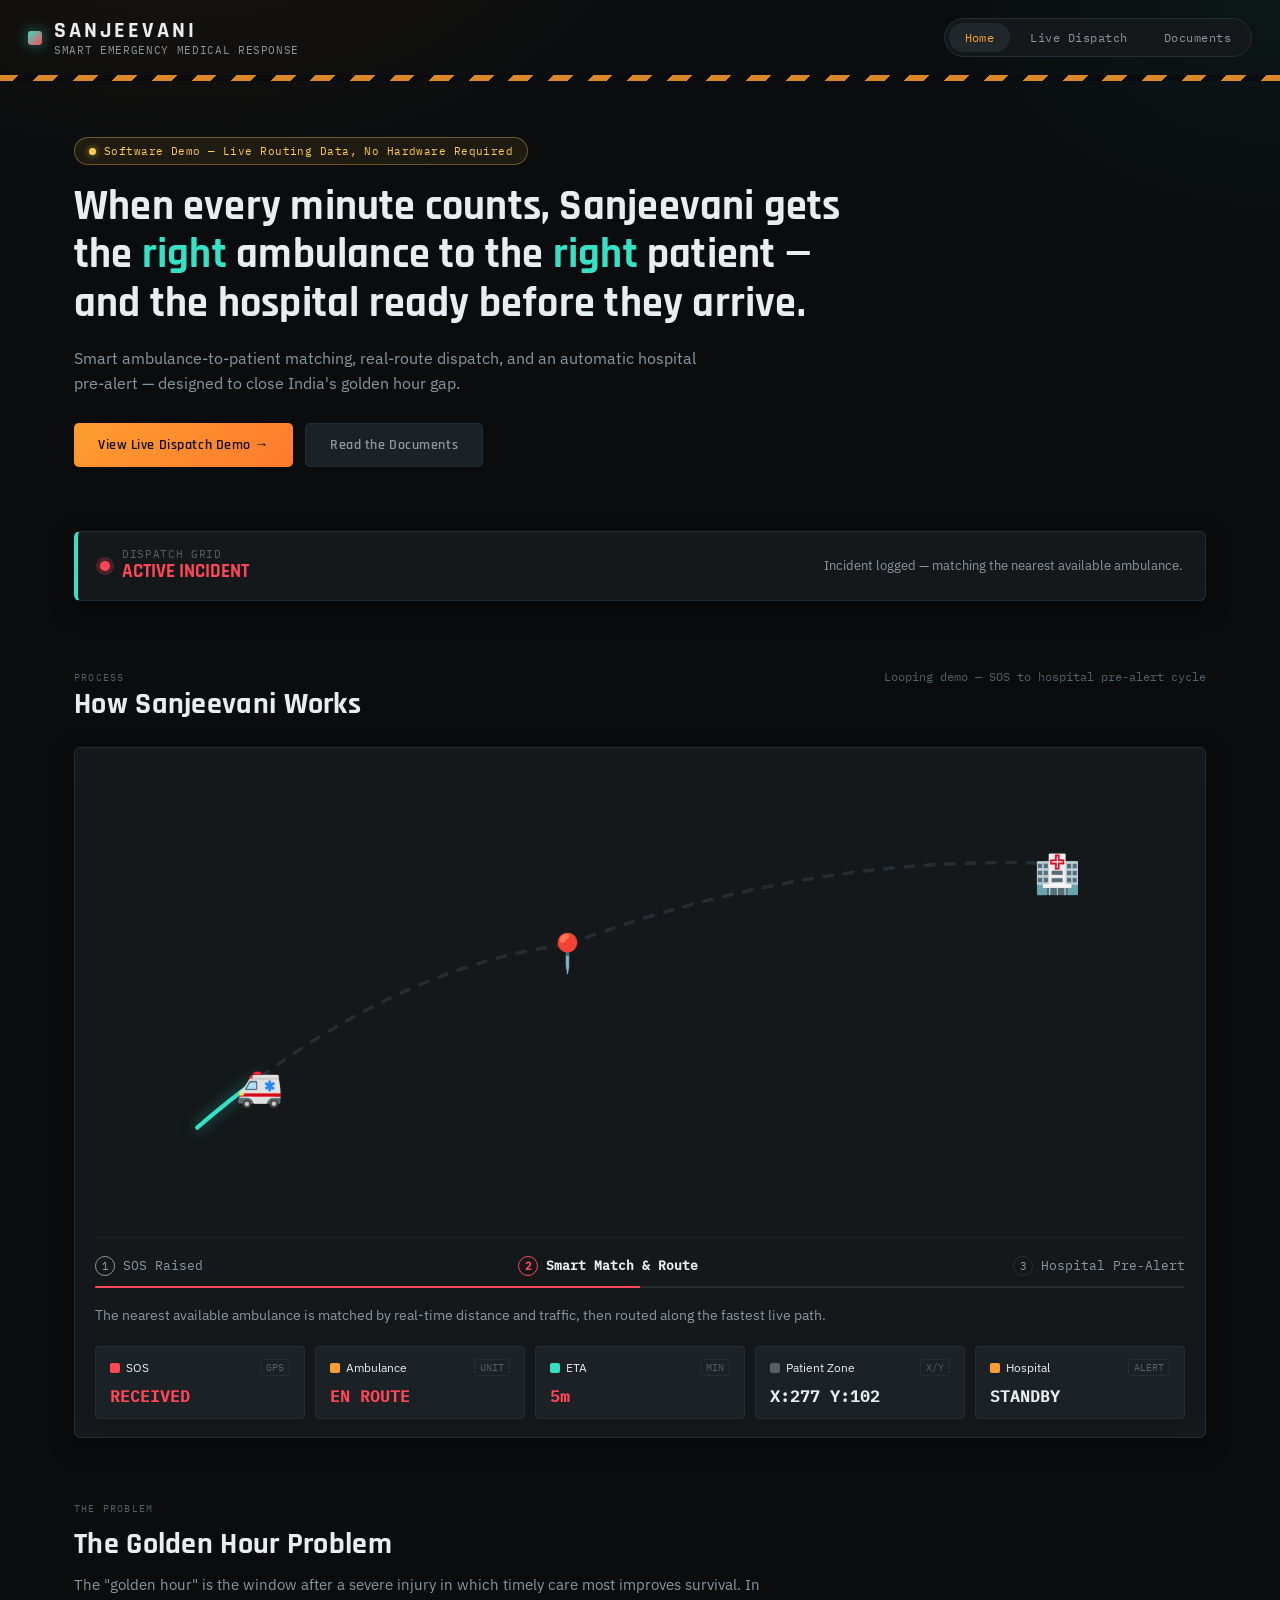
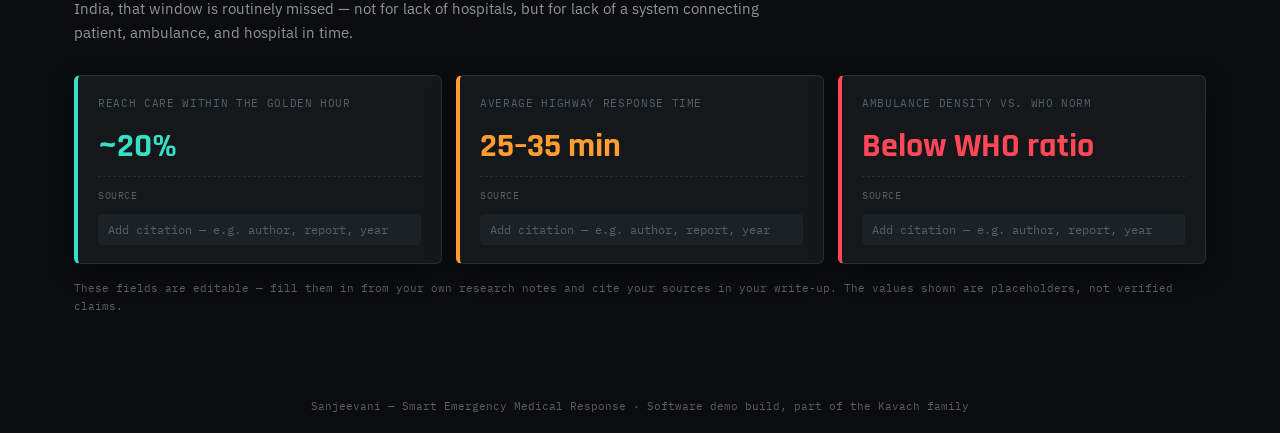
==== commit 4e6014e3: "Update stylesheet link to new fonts directory" ====
--- a/index.html
+++ b/index.html
@@ -5,7 +5,7 @@
 <meta name="viewport" content="width=device-width, initial-scale=1.0">
 <title>Sanjeevani — Smart Emergency Medical Response</title>
 <meta name="description" content="Sanjeevani is a smart emergency medical response system — smart ambulance-to-patient matching, routing, and hospital pre-alert, closing the golden hour gap.">
-<link rel="stylesheet" href="assets/fonts/fonts.css">
+<link rel="stylesheet" href="assets/docs/fonts/fonts.css">
 <link rel="stylesheet" href="css/style.css">
 </head>
 <body>
--- a/assets/docs/fonts/fonts.css
+++ b/assets/docs/fonts/fonts.css
@@ -0,0 +1,62 @@
+/* ==========================================================================
+   Locally bundled fonts — no CDN / Google Fonts dependency
+   ========================================================================== */
+
+@font-face {
+  font-family: 'Rajdhani';
+  font-style: normal;
+  font-weight: 500;
+  font-display: swap;
+  src: url('rajdhani-latin-500-normal.woff2') format('woff2');
+}
+@font-face {
+  font-family: 'Rajdhani';
+  font-style: normal;
+  font-weight: 600;
+  font-display: swap;
+  src: url('rajdhani-latin-600-normal.woff2') format('woff2');
+}
+@font-face {
+  font-family: 'Rajdhani';
+  font-style: normal;
+  font-weight: 700;
+  font-display: swap;
+  src: url('rajdhani-latin-700-normal.woff2') format('woff2');
+}
+
+@font-face {
+  font-family: 'IBM Plex Sans';
+  font-style: normal;
+  font-weight: 400;
+  font-display: swap;
+  src: url('ibm-plex-sans-latin-400-normal.woff2') format('woff2');
+}
+@font-face {
+  font-family: 'IBM Plex Sans';
+  font-style: normal;
+  font-weight: 500;
+  font-display: swap;
+  src: url('ibm-plex-sans-latin-500-normal.woff2') format('woff2');
+}
+@font-face {
+  font-family: 'IBM Plex Sans';
+  font-style: normal;
+  font-weight: 600;
+  font-display: swap;
+  src: url('ibm-plex-sans-latin-600-normal.woff2') format('woff2');
+}
+
+@font-face {
+  font-family: 'IBM Plex Mono';
+  font-style: normal;
+  font-weight: 400;
+  font-display: swap;
+  src: url('ibm-plex-mono-latin-400-normal.woff2') format('woff2');
+}
+@font-face {
+  font-family: 'IBM Plex Mono';
+  font-style: normal;
+  font-weight: 500;
+  font-display: swap;
+  src: url('ibm-plex-mono-latin-500-normal.woff2') format('woff2');
+}
--- a/css/style.css
+++ b/css/style.css
@@ -1,6 +1,28 @@
 /* ==========================================================================
    Sanjeevani — Smart Emergency Medical Response
-   Built on the Kavach Design System tokens (literal — not approximated)
+   MERGED STYLESHEET — combines the two versions you had into one file.
+
+   What was wrong / what I did:
+   - You had two stylesheets using two DIFFERENT token systems
+     (--bg/--surface/--text... vs --ink/--panel/--paper/--muted...).
+     If both ever got loaded, or your HTML mixed classes from both files,
+     colors/fonts would silently fall back to browser defaults because the
+     variables didn't exist in whichever file "won". That's almost
+     certainly why things looked broken.
+   - Kept the FIRST file as the base, since it's the literal Kavach Design
+     System used across your other project sites (Extingo, etc.) and is
+     the only one of the two with the dashboard, sensor tiles, log panel,
+     input panel, documents page, and full dispatch-demo map/route styles.
+     The second file only covered the homepage.
+   - The second file's homepage "dispatch preview" section was a more
+     finished revision (numbered stepper + live readout cards, JS-driven
+     progress line instead of CSS keyframes) — I kept THAT version, but
+     re-skinned every color/font in it to the Kavach tokens below so it
+     matches the rest of the site instead of introducing a second palette.
+   - Dropped the second file's global `section { border-bottom... }` rule
+     on purpose — it would have added an unwanted divider line and huge
+     padding to every <section> on every other page (dashboard, docs,
+     dispatch demo), not just the homepage.
    ========================================================================== */
 :root {
   --bg: #0a0c0e;
@@ -52,8 +74,15 @@
 
 p { line-height: 1.6; }
 
-/* ==========================================================================
-   Header — same structure as the rest of the Kavach family
+a { color: inherit; }
+
+:focus-visible {
+  outline: 2px solid var(--teal);
+  outline-offset: 2px;
+}
+
+/* ==========================================================================
+   Header
    ========================================================================== */
 .site-header {
   display: flex;
@@ -117,9 +146,7 @@
   color: var(--amber);
 }
 
-/* ==========================================================================
-   Hazard rule — signature divider, directly under header, exactly as Extingo
-   ========================================================================== */
+/* Signature hazard-stripe divider, directly under the header */
 .hazard-rule {
   height: 6px;
   width: 100%;
@@ -174,7 +201,7 @@
 }
 
 /* ==========================================================================
-   Demo mode badge (shared Kavach component)
+   Demo mode badge (shared component)
    ========================================================================== */
 .demo-mode-badge {
   align-self: flex-start;
@@ -255,7 +282,7 @@
 }
 
 /* ==========================================================================
-   Buttons (shared Kavach button component)
+   Buttons
    ========================================================================== */
 .btn-primary,
 .btn-ghost {
@@ -306,6 +333,7 @@
 .stat-card {
   background: var(--surface);
   border: 1px solid var(--border);
+  border-left: 4px solid var(--border);
   border-radius: var(--radius);
   padding: 20px 20px 18px;
   box-shadow: var(--shadow-panel);
@@ -339,7 +367,11 @@
 }
 .stat-input::placeholder { color: var(--text-faint); }
 
+.stat-card[data-tone="teal"] { border-left-color: var(--teal); }
+.stat-card[data-tone="teal"] .stat-input { color: var(--teal); }
+.stat-card[data-tone="amber"] { border-left-color: var(--amber); }
 .stat-card[data-tone="amber"] .stat-input { color: var(--amber); }
+.stat-card[data-tone="red"] { border-left-color: var(--red); }
 .stat-card[data-tone="red"] .stat-input { color: var(--red); }
 
 .stat-source-label {
@@ -445,7 +477,72 @@
 }
 
 /* ==========================================================================
-   Dashboard-style page shell (dispatch demo, etc.) — same rhythm as Extingo
+   Status bar — thin live-status strip that sits between the hero and the
+   dispatch preview panel on the homepage (ported from the second file)
+   ========================================================================== */
+.status-bar {
+  display: flex;
+  align-items: center;
+  justify-content: space-between;
+  flex-wrap: wrap;
+  gap: 8px 20px;
+  padding: 16px 22px;
+  background: var(--surface);
+  border: 1px solid var(--border);
+  border-left: 4px solid var(--teal);
+  border-radius: var(--radius);
+  box-shadow: var(--shadow-panel);
+}
+
+.status-bar-main { display: flex; align-items: center; gap: 12px; }
+
+.status-bar-dot {
+  width: 10px;
+  height: 10px;
+  border-radius: 50%;
+  background: var(--teal);
+  box-shadow: 0 0 0 4px rgba(53, 224, 196, 0.22);
+  flex-shrink: 0;
+  transition: background 200ms ease, box-shadow 200ms ease;
+}
+.status-bar-dot.is-live {
+  background: var(--red);
+  box-shadow: 0 0 0 4px rgba(255, 71, 87, 0.22);
+  animation: status-bar-pulse 1200ms ease-in-out infinite;
+}
+
+@keyframes status-bar-pulse {
+  0%, 100% { transform: scale(1); }
+  50% { transform: scale(1.25); }
+}
+
+.status-bar-text { display: flex; flex-direction: column; line-height: 1.2; }
+
+.status-bar-label {
+  font-family: var(--font-mono);
+  font-size: 11px;
+  letter-spacing: 0.06em;
+  color: var(--text-faint);
+  text-transform: uppercase;
+}
+
+.status-bar-value {
+  font-family: var(--font-display);
+  font-size: 19px;
+  font-weight: 700;
+  color: var(--teal);
+  transition: color 200ms ease;
+}
+.status-bar-value.is-live { color: var(--red); }
+
+.status-bar-note {
+  margin: 0;
+  font-size: 13px;
+  color: var(--text-dim);
+}
+
+/* ==========================================================================
+   Dashboard-style page shell (dispatch demo, etc.)
    ========================================================================== */
 .dashboard {
   max-width: 1180px;
@@ -497,7 +594,7 @@
 .panel-head .panel-title { margin-right: auto; }
 
 /* ==========================================================================
-   Status banner
+   Status banner (dashboard-page emergency status, distinct from .status-bar)
    ========================================================================== */
 .status-banner {
   display: flex;
@@ -566,7 +663,7 @@
 }
 
 /* ==========================================================================
-   Sensor-tile component (shared Kavach readout component)
+   Sensor-tile component
    ========================================================================== */
 .sensor-grid {
   display: grid;
@@ -702,7 +799,7 @@
 .log-empty { color: var(--text-faint); font-style: normal; padding: 10px; }
 
 /* ==========================================================================
-   Input panel (shared control-panel component)
+   Input panel
    ========================================================================== */
 .input-panel {
   background: var(--surface);
@@ -937,20 +1034,11 @@
 }
 
 /* ==========================================================================
-   Focus-visible polish
-   ========================================================================== */
-a:focus-visible,
-button:focus-visible {
-  outline: 2px solid var(--teal);
-  outline-offset: 2px;
-  border-radius: 4px;
-}
-
-/* ==========================================================================
    Page fade-in
    ========================================================================== */
 .site-header,
-.page {
+.page,
+.dashboard {
   animation: page-fade-in 0.4s ease both;
 }
 @keyframes page-fade-in {
@@ -959,29 +1047,7 @@
 }
 
 /* ==========================================================================
-   Responsive
-   ========================================================================== */
-@media (max-width: 860px) {
-  .hero-pitch { font-size: 32px; }
-  .step-flow { grid-template-columns: 1fr; }
-  .step-connector { transform: rotate(90deg); padding: 4px 0; }
-}
-
-@media (max-width: 600px) {
-  .site-header { padding: 16px 18px; }
-  .page { padding: 0 18px 48px; }
-}
-
-/* ==========================================================================
-   Reduced motion
-   ========================================================================== */
-@media (prefers-reduced-motion: reduce) {
-  .site-header, .page { animation: none; }
-}
-
-
-/* ==========================================================================
-   Dispatch demo — map + routing layout
+   Dispatch demo page — map + routing layout
    ========================================================================== */
 .dispatch-layout {
   display: grid;
@@ -1093,9 +1159,6 @@
   border-radius: 4px !important;
 }
 
-/* ==========================================================================
-   Route / leg panel
-   ========================================================================== */
 .route-leg {
   margin-bottom: 20px;
 }
@@ -1138,9 +1201,6 @@
   line-height: 1.5;
 }
 
-/* ==========================================================================
-   Report Emergency form
-   ========================================================================== */
 .report-form-note {
   margin: 0 0 14px;
   font-size: 12px;
@@ -1148,9 +1208,6 @@
   line-height: 1.5;
 }
 
-/* ==========================================================================
-   Hospital pre-alert panel
-   ========================================================================== */
 .prealert-panel {
   border-color: var(--amber-dim);
   display: none;
@@ -1207,24 +1264,28 @@
 .prealert-message strong { color: var(--text); }
 
 /* ==========================================================================
-   Responsive
-   ========================================================================== */
-@media (max-width: 900px) {
-  .dispatch-layout { grid-template-columns: 1fr; }
-  .map-canvas-wrap { height: 320px; }
-  .route-leg-tiles { grid-template-columns: 1fr 1fr; }
-}
-
-@media (prefers-reduced-motion: reduce) {
-  .marker-icon-ambulance.is-dispatched { animation: none; }
-}
-
-/* ==========================================================================
-   Dispatch Preview — looping schematic of SOS -> Smart Match & Route ->
-   Hospital Pre-Alert for the homepage. The real map lives on the dispatch
-   demo page; this is a lightweight SVG teaser, driven by js/dispatch-preview.js.
-   Append to css/style.css.
-   ========================================================================== */
+   Homepage Dispatch Preview — looping schematic of
+   SOS -> Smart Match & Route -> Hospital Pre-Alert.
+   This is the revised version (numbered stepper + live readout cards,
+   JS-driven progress line), re-skinned onto the Kavach tokens above.
+   Driven by js/dispatch-preview.js.
+   ========================================================================== */
+.dispatch-preview-head {
+  display: flex;
+  align-items: baseline;
+  justify-content: space-between;
+  flex-wrap: wrap;
+  gap: 8px 24px;
+  margin-bottom: 24px;
+}
+.dispatch-preview-head .section-title { margin-bottom: 0; }
+
+.dispatch-preview-note {
+  margin: 0;
+  font-family: var(--font-mono);
+  font-size: 12px;
+  color: var(--text-faint);
+}
 
 .dispatch-preview-panel {
   background: var(--surface);
@@ -1232,6 +1293,18 @@
   border-radius: var(--radius);
   box-shadow: var(--shadow-panel);
   padding: 22px 20px 18px;
+  /* Visible by default so the panel never depends on JS to be seen.
+     dispatch-preview.js can add .pre-reveal for one frame on load, then
+     remove it, to play the entrance transition. */
+  opacity: 1;
+  transform: none;
+  transition: opacity 520ms ease, transform 520ms ease;
+}
+
+.dispatch-preview-panel.pre-reveal {
+  opacity: 0;
+  transform: translateY(14px) scale(0.985);
+  transition: none;
 }
 
 .dispatch-preview-svg {
@@ -1240,156 +1313,260 @@
   display: block;
 }
 
-/* faint, always-fully-visible dashed route once a leg is chosen */
 .preview-route-path {
   fill: none;
   stroke: var(--border);
   stroke-width: 2;
   stroke-linecap: round;
   stroke-dasharray: 5 7;
-  opacity: 0;
-  transition: opacity 0.3s ease;
-}
-.preview-route-path.is-visible { opacity: 1; }
-
-/* solid teal line that grows in as the ambulance actually travels */
+}
+
 .preview-progress-path {
   fill: none;
   stroke: var(--teal);
   stroke-width: 2.5;
   stroke-linecap: round;
   filter: drop-shadow(0 0 4px rgba(53, 224, 196, 0.5));
+  /* stroke-dasharray / stroke-dashoffset are set by dispatch-preview.js
+     to draw this line in as the ambulance travels along the route. */
+}
+
+.preview-hospital-icon,
+.preview-ambulance-icon,
+.preview-pin-icon,
+.preview-notify-icon {
+  font-size: 22px;
+  text-anchor: middle;
+  dominant-baseline: middle;
+}
+
+.preview-notify-icon {
+  font-size: 15px;
   opacity: 0;
-  transition: opacity 0.3s ease;
-}
-.preview-progress-path.is-visible { opacity: 1; }
-
-/* patient pin */
+  transition: opacity 200ms ease;
+}
+.preview-notify-icon.is-active { opacity: 1; }
+
+.preview-eta-badge {
+  opacity: 0;
+  transition: opacity 300ms ease, transform 300ms ease;
+  transform: translateY(4px);
+}
+.preview-eta-badge.is-active {
+  opacity: 1;
+  transform: translateY(0);
+}
+
+.preview-eta-badge-bg {
+  fill: var(--surface-2);
+  stroke: var(--amber);
+  stroke-width: 1;
+}
+
+.preview-eta-badge-text {
+  font-family: var(--font-mono);
+  font-size: 11px;
+  font-weight: 700;
+  fill: var(--amber);
+  text-anchor: middle;
+}
+
 .preview-patient-pin {
   opacity: 0;
   transform-box: fill-box;
   transform-origin: center;
-  transition: opacity 0.35s ease, transform 0.35s ease;
-}
-.preview-patient-pin.is-visible { opacity: 1; }
-
-.preview-pin-icon { font-size: 20px; text-anchor: middle; }
+  transition: opacity 200ms ease;
+}
+.preview-patient-pin.is-active { opacity: 1; }
 
 .preview-pin-pulse-ring {
   fill: none;
   stroke: var(--red);
   stroke-width: 2;
-  opacity: 0;
-}
-.preview-patient-pin.is-pulsing .preview-pin-pulse-ring {
-  animation: preview-pin-pulse 0.7s ease-out 2;
-}
-@keyframes preview-pin-pulse {
-  0%   { opacity: 0.8; r: 4; }
-  100% { opacity: 0; r: 20; }
-}
-
-/* ambulance */
-.preview-ambulance {
-  opacity: 0;
-  transition: opacity 0.25s ease;
-}
-.preview-ambulance.is-visible { opacity: 1; }
-.preview-ambulance-icon { font-size: 20px; text-anchor: middle; }
-
-/* hospital */
-.preview-hospital-icon {
-  font-size: 24px;
-  text-anchor: middle;
-  filter: none;
-  transition: filter 0.4s ease;
-}
-.preview-hospital.is-nearing .preview-hospital-icon {
-  filter: drop-shadow(0 0 6px rgba(255, 157, 46, 0.55));
-}
-.preview-hospital.is-alert .preview-hospital-icon {
-  filter: drop-shadow(0 0 12px rgba(255, 157, 46, 0.9));
-}
-
-.preview-eta-badge {
-  opacity: 0;
-  transform: translateY(4px);
-  transition: opacity 0.3s ease, transform 0.3s ease;
-}
-.preview-hospital.is-alert .preview-eta-badge {
-  opacity: 1;
-  transform: translateY(0);
-}
-.preview-eta-badge-bg {
-  fill: var(--surface-2);
-  stroke: var(--amber);
-  stroke-width: 1;
-}
-.preview-eta-badge-text {
+  opacity: 0.7;
+  transform-origin: center;
+}
+.preview-patient-pin.is-active .preview-pin-pulse-ring {
+  animation: preview-pulse 1600ms ease-out infinite;
+}
+
+@keyframes preview-pulse {
+  0%   { r: 4;  opacity: 0.7; }
+  100% { r: 16; opacity: 0; }
+}
+
+.preview-ambulance { transition: transform 60ms linear; }
+
+/* Numbered stepper with a progress line under the preview panel */
+.dispatch-stepper {
+  margin-top: 24px;
+  padding-top: 18px;
+  border-top: 1px solid var(--border-soft);
+}
+
+.stepper-items {
+  display: flex;
+  justify-content: space-between;
+  gap: 8px;
+  margin-bottom: 10px;
+  flex-wrap: wrap;
+}
+
+.stepper-item {
+  display: flex;
+  align-items: center;
+  gap: 8px;
+  font-family: var(--font-mono);
+  font-size: 13px;
+  color: var(--text-dim);
+}
+
+.stepper-index {
+  display: inline-flex;
+  align-items: center;
+  justify-content: center;
+  width: 20px;
+  height: 20px;
+  border-radius: 50%;
+  border: 1px solid var(--border);
+  font-size: 11px;
+  flex-shrink: 0;
+  transition: border-color 200ms ease, color 200ms ease;
+}
+
+.stepper-item.is-active {
+  color: var(--text);
+  font-weight: 600;
+}
+.stepper-item.is-active .stepper-index {
+  border-color: var(--red);
+  color: var(--red);
+}
+.stepper-item.is-done .stepper-index {
+  border-color: var(--text-dim);
+  color: var(--text-dim);
+}
+
+.stepper-track {
+  height: 2px;
+  background: var(--border);
+  border-radius: 2px;
+  overflow: hidden;
+}
+
+.stepper-track-fill {
+  height: 100%;
+  width: 0%;
+  background: var(--red);
+  transition: width 400ms ease;
+}
+
+.dispatch-caption {
+  margin: 16px 0 0;
+  min-height: 20px;
+  font-size: 14px;
+  color: var(--text-dim);
+}
+
+/* Live readout cards, echoing the hardware sensor-tile row */
+.dispatch-readout {
+  display: grid;
+  grid-template-columns: repeat(5, 1fr);
+  gap: 10px;
+  margin-top: 20px;
+}
+
+.readout-card {
+  background: var(--surface-2);
+  border: 1px solid var(--border);
+  border-radius: 4px;
+  padding: 12px 14px;
+}
+
+.readout-head {
+  display: flex;
+  align-items: center;
+  gap: 6px;
+  margin-bottom: 10px;
+}
+
+.readout-swatch {
+  width: 10px;
+  height: 10px;
+  border-radius: 2px;
+  background: var(--border);
+}
+.readout-card[data-tone="red"] .readout-swatch { background: var(--red); }
+.readout-card[data-tone="amber"] .readout-swatch { background: var(--amber); }
+.readout-card[data-tone="teal"] .readout-swatch { background: var(--teal); }
+.readout-card[data-tone="grey"] .readout-swatch { background: var(--text-faint); }
+
+.readout-label {
+  font-size: 12px;
+  color: var(--text);
+  flex: 1;
+}
+
+.readout-tag {
   font-family: var(--font-mono);
   font-size: 10px;
-  font-weight: 700;
-  fill: var(--amber);
-  text-anchor: middle;
-}
-
-.preview-notify-icon {
+  color: var(--text-faint);
+  border: 1px solid var(--border);
+  border-radius: 3px;
+  padding: 1px 5px;
+}
+
+.readout-value {
+  font-family: var(--font-mono);
   font-size: 16px;
-  text-anchor: middle;
-  opacity: 0;
-}
-.preview-hospital.is-alert .preview-notify-icon {
-  animation: preview-notify-pulse 0.9s ease-in-out 3;
-}
-@keyframes preview-notify-pulse {
-  0%, 100% { opacity: 0.3; transform: scale(1); }
-  50%      { opacity: 1; transform: scale(1.25); }
-}
-
-/* step indicator row */
-.dispatch-preview-steps {
-  display: flex;
-  align-items: center;
-  justify-content: center;
-  gap: 20px;
-  flex-wrap: wrap;
-  margin-top: 16px;
-  padding-top: 14px;
-  border-top: 1px solid var(--border-soft);
-}
-
-.preview-step {
-  display: inline-flex;
-  align-items: center;
-  gap: 7px;
-  font-family: var(--font-mono);
-  font-size: 11px;
-  letter-spacing: 0.04em;
-  color: var(--text-faint);
-  transition: color 0.3s ease;
-}
-.preview-step.is-active { color: var(--text); }
-
-.preview-step-dot {
-  width: 7px;
-  height: 7px;
-  border-radius: 50%;
-  background: var(--border);
-  transition: background 0.3s ease, box-shadow 0.3s ease;
-  flex-shrink: 0;
-}
-.preview-step.is-active .preview-step-dot {
-  background: var(--teal);
-  box-shadow: 0 0 6px var(--teal);
-}
-
+  font-weight: 600;
+  color: var(--text);
+  transition: color 200ms ease;
+}
+.readout-value.is-active { color: var(--red); }
+
+/* ==========================================================================
+   Focus-visible polish
+   ========================================================================== */
+a:focus-visible,
+button:focus-visible {
+  outline: 2px solid var(--teal);
+  outline-offset: 2px;
+  border-radius: 4px;
+}
+
+/* ==========================================================================
+   Responsive
+   ========================================================================== */
+@media (max-width: 900px) {
+  .dispatch-layout { grid-template-columns: 1fr; }
+  .map-canvas-wrap { height: 320px; }
+  .route-leg-tiles { grid-template-columns: 1fr 1fr; }
+}
+
+@media (max-width: 860px) {
+  .hero-pitch { font-size: 32px; }
+  .step-flow { grid-template-columns: 1fr; }
+  .step-connector { transform: rotate(90deg); padding: 4px 0; }
+  .dispatch-readout { grid-template-columns: repeat(2, 1fr); }
+}
+
+@media (max-width: 600px) {
+  .site-header { padding: 16px 18px; }
+  .page { padding: 0 18px 48px; }
+}
+
+/* ==========================================================================
+   Reduced motion
+   ========================================================================== */
 @media (prefers-reduced-motion: reduce) {
-  .preview-patient-pin.is-pulsing .preview-pin-pulse-ring,
-  .preview-hospital.is-alert .preview-notify-icon {
-    animation: none;
+  .site-header, .page, .dashboard { animation: none; }
+  .marker-icon-ambulance.is-dispatched { animation: none; }
+  .dispatch-preview-panel { transition: none; }
+  .preview-ambulance,
+  .preview-patient-pin.is-active .preview-pin-pulse-ring,
+  .status-bar-dot.is-live {
+    animation: none !important;
+    transition: none !important;
   }
 }
-
-@media (max-width: 560px) {
-  .dispatch-preview-steps { gap: 12px; font-size: 10px; }
-}
